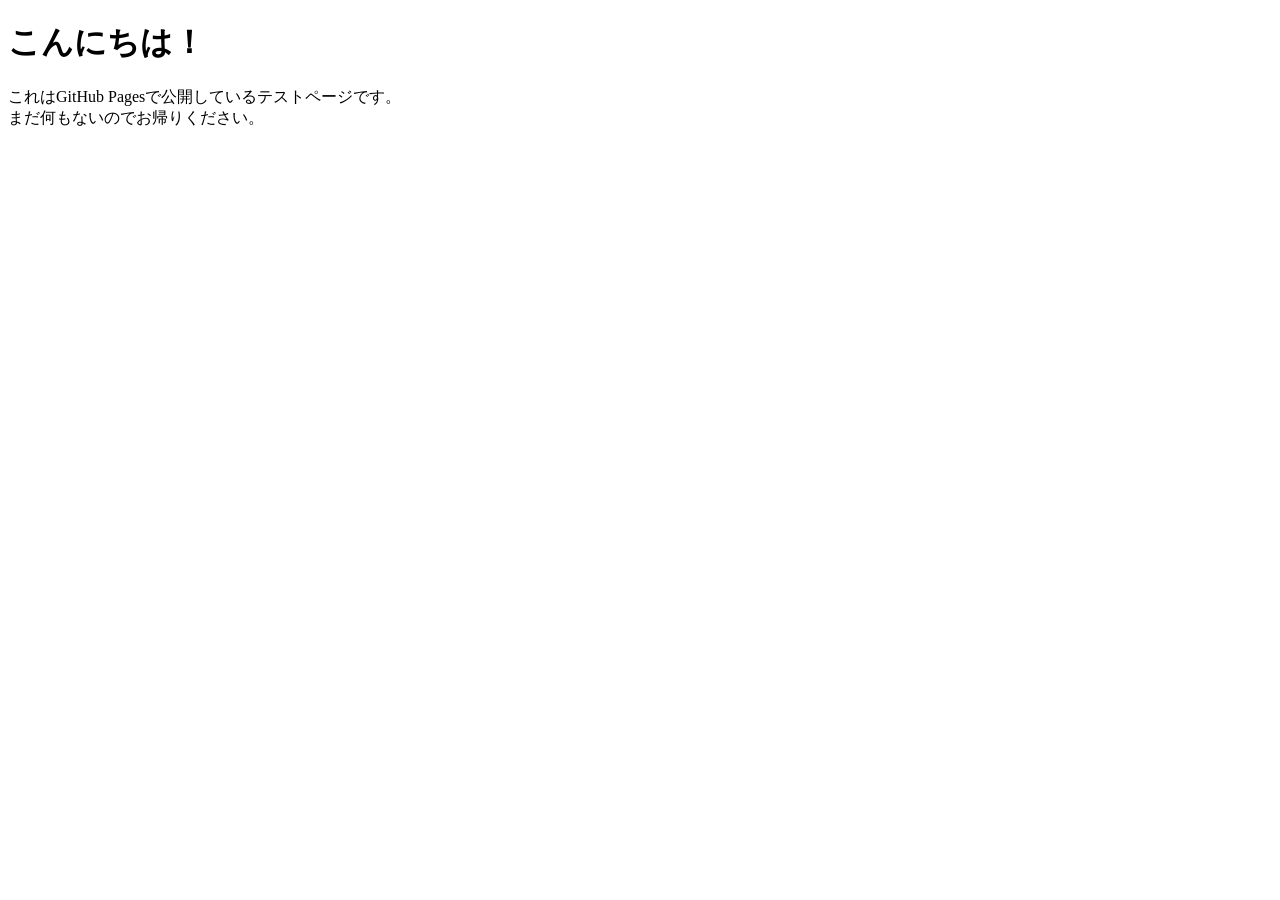
==== index.html @ 37bf23c9 "Add files via upload" ====
<!DOCTYPE html>
<html lang="ja">
    <head>
        <meta charset="UTF-8">
        <title style="font-size: 20em;color: crimson;">テスト表示用 HP</title>
    </head>
    <body>
        <h1>こんにちは！</h1>
        <p>これはGitHub Pagesで公開しているテストページです。<br>まだ何もないのでお帰りください。</p>
    </body>
</html>
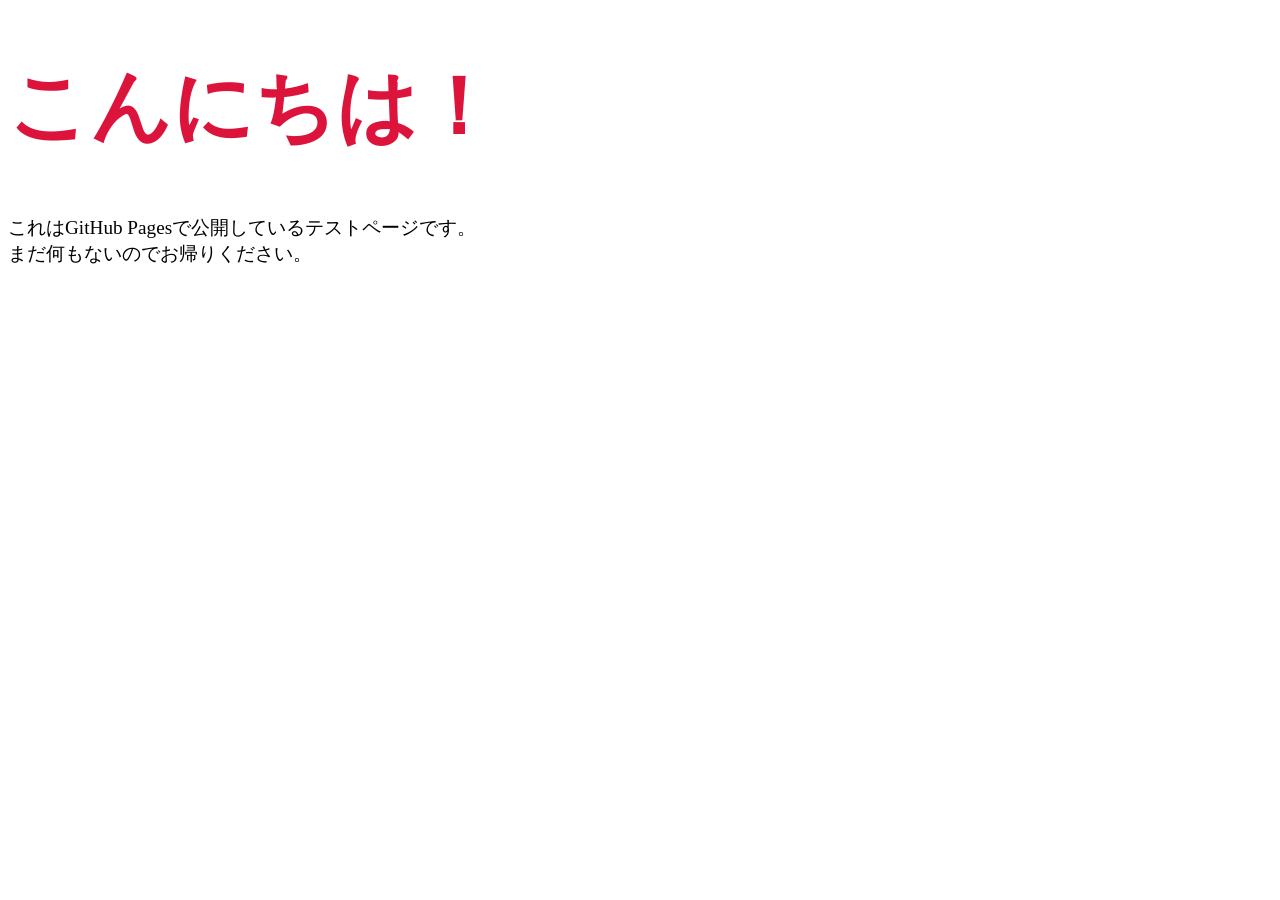
==== commit 90d197e5: "Add files via upload" ====
--- a/index.html
+++ b/index.html
@@ -1,11 +1,20 @@
 <!DOCTYPE html>
 <html lang="ja">
-    <head>
-        <meta charset="UTF-8">
-        <title style="font-size: 20em;color: crimson;">テスト表示用 HP</title>
-    </head>
-    <body>
-        <h1>こんにちは！</h1>
-        <p>これはGitHub Pagesで公開しているテストページです。<br>まだ何もないのでお帰りください。</p>
-    </body>
-</html>+<head>
+    <meta charset="UTF-8">
+    <title>テスト表示用 HP</title>
+    <style>
+        h1 {
+            font-size: 5em;
+            color: crimson;
+        }
+        p {
+            font-size: 1.2em;
+        }
+    </style>
+</head>
+<body>
+    <h1>こんにちは！</h1>
+    <p>これはGitHub Pagesで公開しているテストページです。<br>まだ何もないのでお帰りください。</p>
+</body>
+</html>
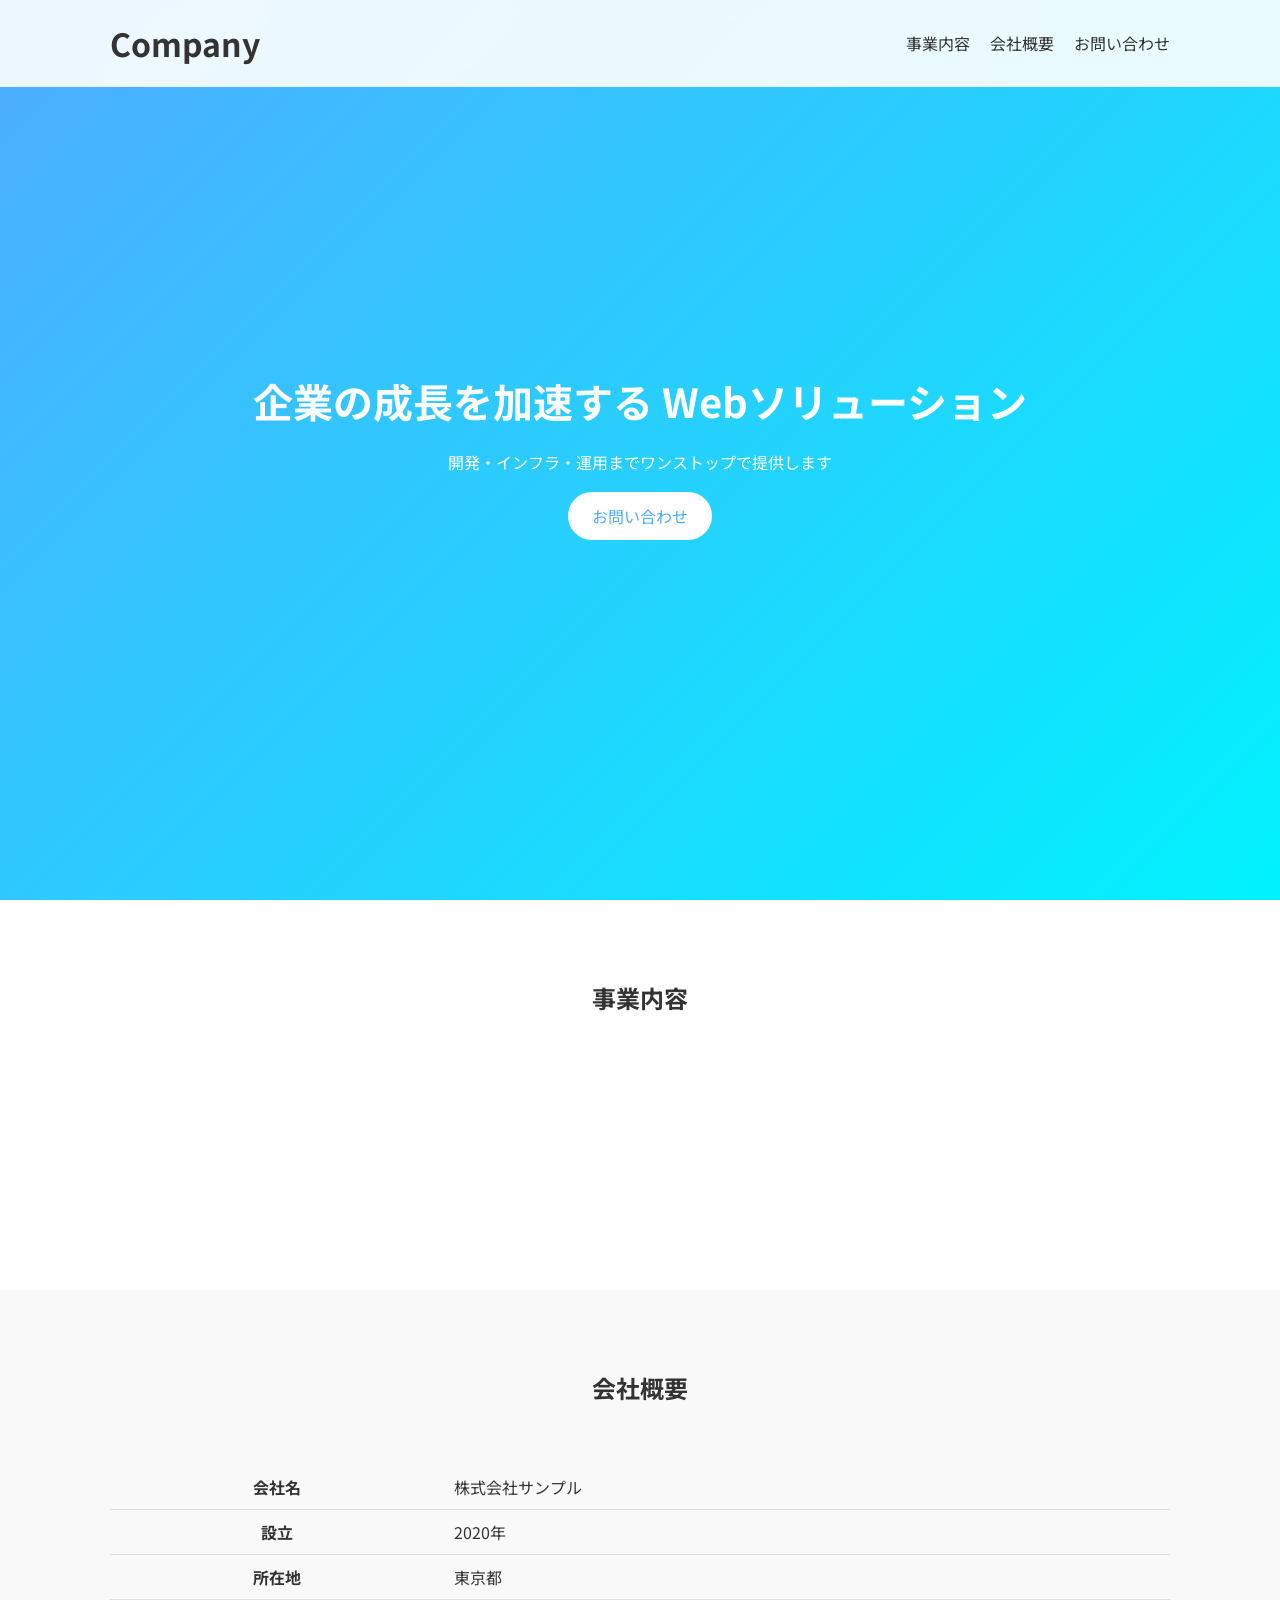
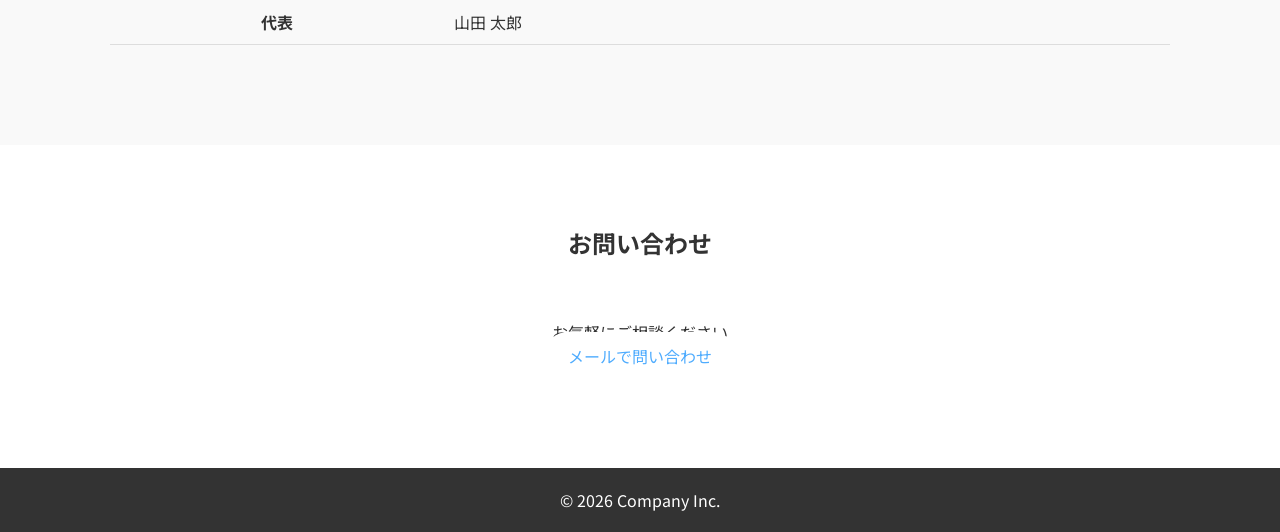
==== commit 0597144c: "Add files via upload" ====
--- a/index.html
+++ b/index.html
@@ -1,20 +1,76 @@
 <!DOCTYPE html>
 <html lang="ja">
 <head>
-    <meta charset="UTF-8">
-    <title>テスト表示用 HP</title>
-    <style>
-        h1 {
-            font-size: 5em;
-            color: crimson;
-        }
-        p {
-            font-size: 1.2em;
-        }
-    </style>
+	<meta charset="UTF-8">
+	<meta name="viewport" content="width=device-width, initial-scale=1.0">
+	<title>Company</title>
+	<link href="https://fonts.googleapis.com/css2?family=Noto+Sans+JP:wght@400;700&display=swap" rel="stylesheet">
+	<link rel="stylesheet" href="assets/css/styles.css">
 </head>
+
 <body>
-    <h1>こんにちは！</h1>
-    <p>これはGitHub Pagesで公開しているテストページです。<br>まだ何もないのでお帰りください。</p>
-</body>
+	<header class="header">
+		<div class="container nav">
+			<h1 class="logo">Company</h1>
+			<ul class="nav-list">
+			<li><a href="#service">事業内容</a></li>
+			<li><a href="#about">会社概要</a></li>
+			<li><a href="#contact">お問い合わせ</a></li>
+			</ul>
+		</div>
+		</header>
+
+		<section class="hero">
+		<div class="hero-inner">
+			<h2>企業の成長を加速する
+		Webソリューション</h2>
+			<p>開発・インフラ・運用までワンストップで提供します</p>
+			<a href="#contact" class="btn">お問い合わせ</a>
+		</div>
+		</section>
+
+		<section id="service" class="section">
+		<h2 class="section-title">事業内容</h2>
+		<div class="container grid">
+			<div class="card fade">
+			<h3>Web開発</h3>
+			<p>業務効率化・売上向上に貢献するシステムを構築</p>
+			</div>
+			<div class="card fade">
+			<h3>クラウド</h3>
+			<p>AWS/GCPを活用したスケーラブルな環境構築</p>
+			</div>
+			<div class="card fade">
+			<h3>コンサル</h3>
+			<p>課題分析から改善提案まで伴走支援</p>
+			</div>
+		</div>
+		</section>
+
+		<section id="about" class="section bg-light">
+		<h2 class="section-title">会社概要</h2>
+		<div class="container">
+			<table class="table">
+			<tr><th>会社名</th><td>株式会社サンプル</td></tr>
+			<tr><th>設立</th><td>2020年</td></tr>
+			<tr><th>所在地</th><td>東京都</td></tr>
+			<tr><th>代表</th><td>山田 太郎</td></tr>
+			</table>
+		</div>
+		</section>
+
+		<section id="contact" class="section">
+		<h2 class="section-title">お問い合わせ</h2>
+		<div class="container center">
+			<p>お気軽にご相談ください</p>
+			<a href="mailto:info@example.com" class="btn">メールで問い合わせ</a>
+		</div>
+		</section>
+
+		<footer class="footer">
+		<p>© 2026 Company Inc.</p>
+		</footer>
+
+		<script src="assets/js/main.js"></script>
+	</body>
 </html>
--- a/assets/css/styles.css
+++ b/assets/css/styles.css
@@ -0,0 +1,151 @@
+:root {
+	--main-color: #4facfe;
+	--accent-color: #00f2fe;
+	--text-color: #333;
+}
+
+* {
+	margin: 0;
+	padding: 0;
+	box-sizing: border-box;
+}
+
+body {
+	font-family: 'Noto Sans JP', sans-serif;
+	color: var(--text-color);
+}
+
+.container {
+	max-width: 1100px;
+	margin: auto;
+	padding: 20px;
+}
+
+.header {
+	position: fixed;
+	width: 100%;
+	background: rgba(255, 255, 255, 0.9);
+	backdrop-filter: blur(8px);
+	border-bottom: 1px solid #eee;
+}
+
+.nav {
+	display: flex;
+	justify-content: space-between;
+	align-items: center;
+}
+
+.nav-list {
+	display: flex;
+	gap: 20px;
+	list-style: none;
+}
+
+.nav a {
+	text-decoration: none;
+	color: var(--text-color);
+}
+
+.hero {
+	height: 100vh;
+	display: flex;
+	justify-content: center;
+	align-items: center;
+	text-align: center;
+	background: linear-gradient(135deg, var(--main-color), var(--accent-color));
+	color: white;
+}
+
+.hero h2 {
+	font-size: 2.5rem;
+	margin-bottom: 20px;
+}
+
+.hero p {
+	margin-bottom: 30px;
+}
+
+.btn {
+	padding: 12px 24px;
+	background: white;
+	color: var(--main-color);
+	border-radius: 30px;
+	text-decoration: none;
+	transition: 0.3s;
+}
+
+.btn:hover {
+	background: #333;
+	color: white;
+}
+
+.section {
+	padding: 80px 20px;
+}
+
+.section-title {
+	text-align: center;
+	margin-bottom: 40px;
+}
+
+.grid {
+	display: grid;
+	grid-template-columns: repeat(auto-fit, minmax(250px, 1fr));
+	gap: 20px;
+}
+
+.card {
+	background: white;
+	padding: 20px;
+	border-radius: 12px;
+	box-shadow: 0 5px 15px rgba(0, 0, 0, 0.1);
+	transition: 0.3s;
+}
+
+.card:hover {
+	transform: translateY(-5px);
+}
+
+.table {
+	width: 100%;
+	border-collapse: collapse;
+}
+
+.table th,
+.table td {
+	padding: 10px;
+	border-bottom: 1px solid #ddd;
+}
+
+.bg-light {
+	background: #f9f9f9;
+}
+
+.center {
+	text-align: center;
+}
+
+.footer {
+	background: #333;
+	color: white;
+	text-align: center;
+	padding: 20px;
+}
+
+/* アニメーション */
+.fade {
+	opacity: 0;
+	transform: translateY(20px);
+	transition: 0.6s;
+}
+
+.fade.show {
+	opacity: 1;
+	transform: translateY(0);
+}
+
+@media (max-width: 768px) {
+	.hero h2 {
+		font-size: 1.8rem;
+	}
+}
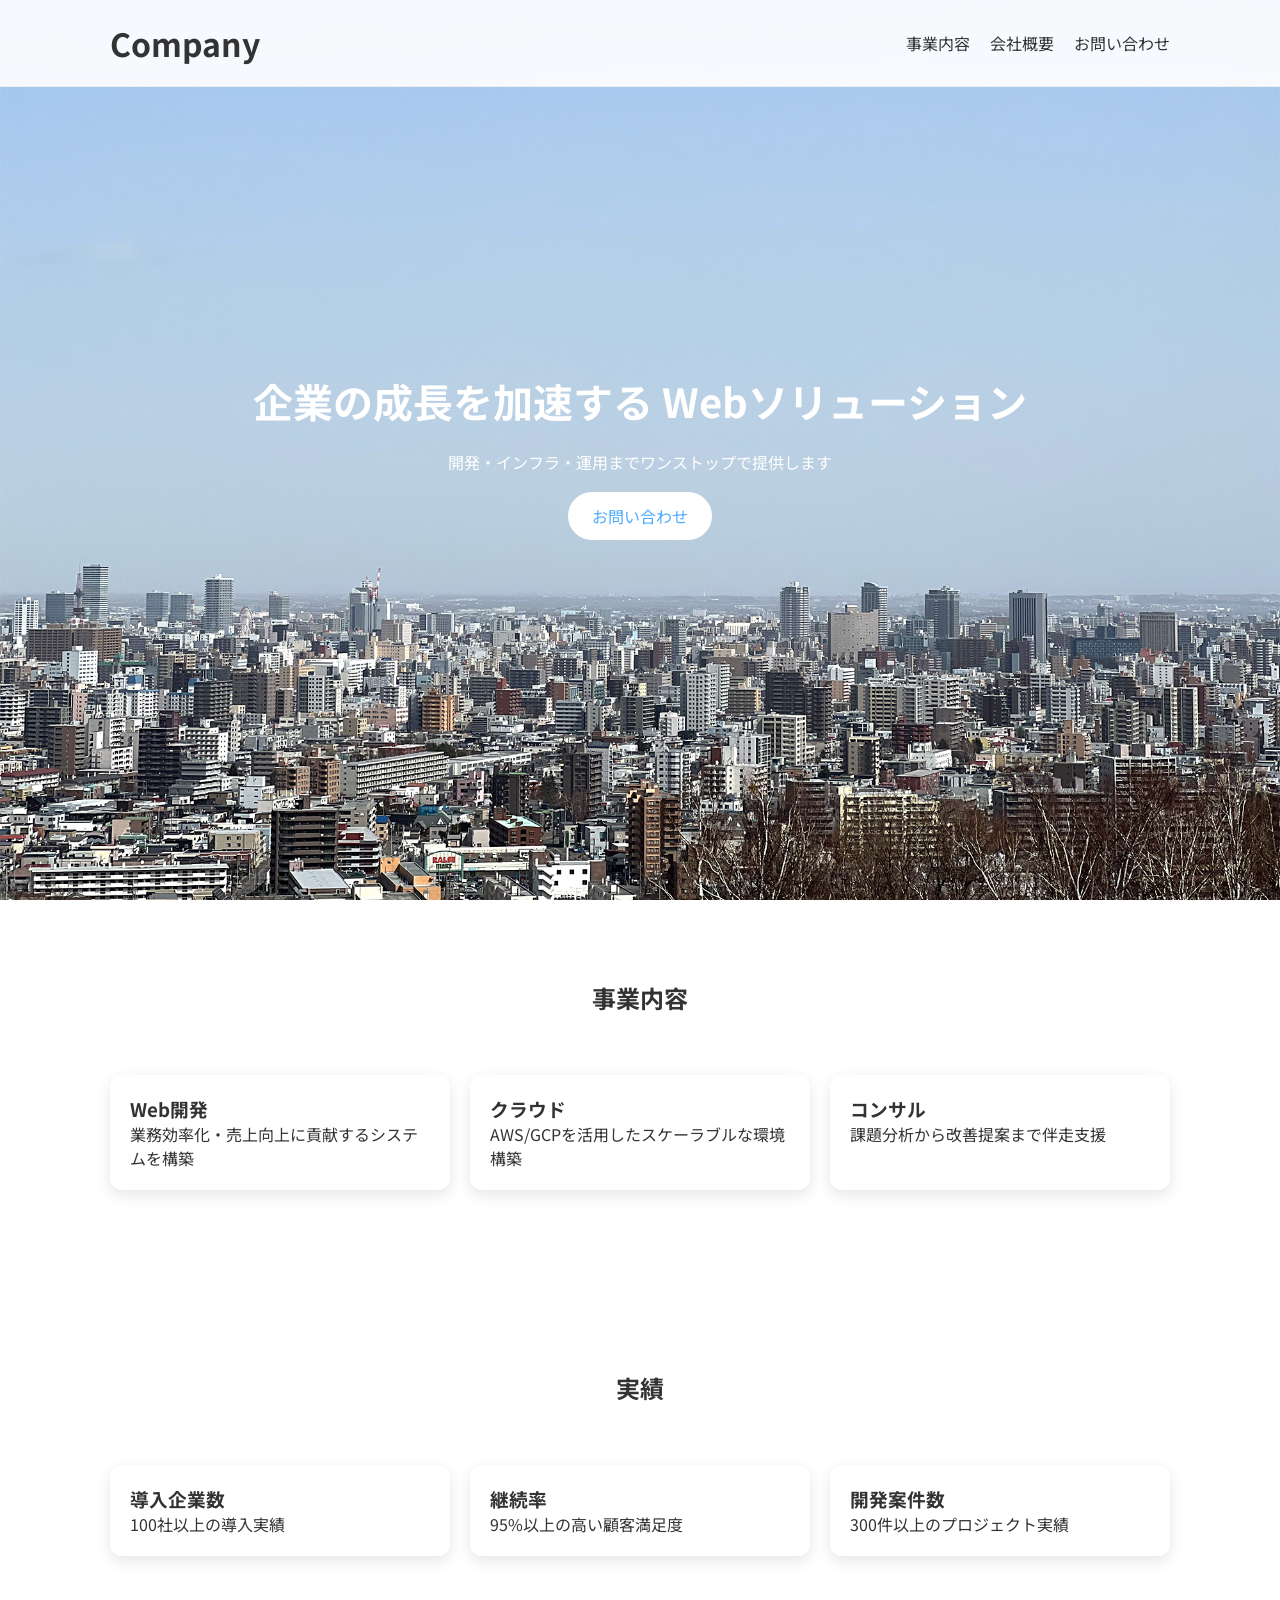
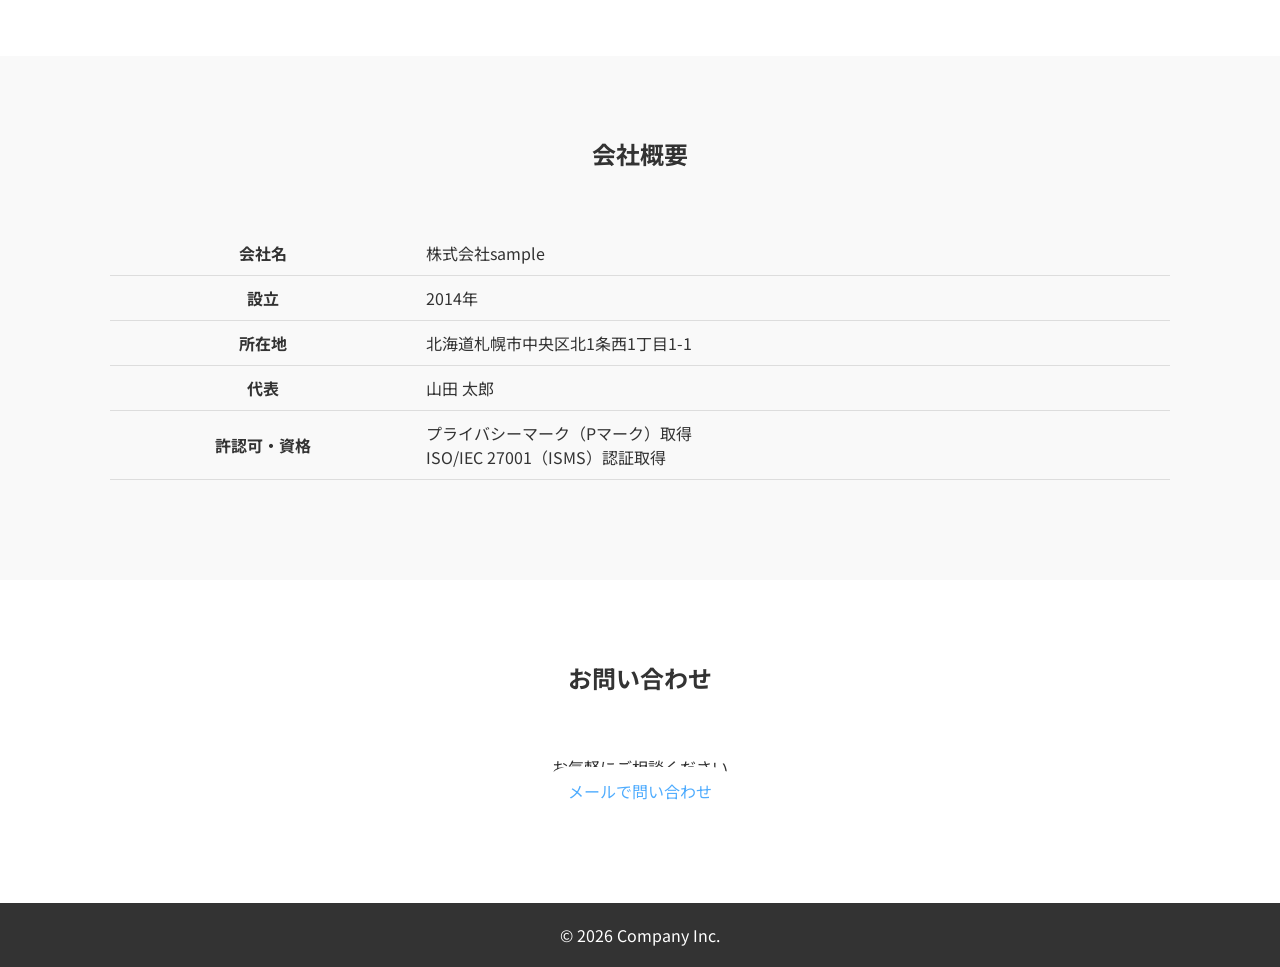
==== commit 266304ee: "Add files via upload" ====
--- a/index.html
+++ b/index.html
@@ -1,5 +1,6 @@
 <!DOCTYPE html>
 <html lang="ja">
+
 <head>
 	<meta charset="UTF-8">
 	<meta name="viewport" content="width=device-width, initial-scale=1.0">
@@ -13,64 +14,102 @@
 		<div class="container nav">
 			<h1 class="logo">Company</h1>
 			<ul class="nav-list">
-			<li><a href="#service">事業内容</a></li>
-			<li><a href="#about">会社概要</a></li>
-			<li><a href="#contact">お問い合わせ</a></li>
+				<li><a href="#service">事業内容</a></li>
+				<li><a href="#about">会社概要</a></li>
+				<li><a href="#contact">お問い合わせ</a></li>
 			</ul>
 		</div>
-		</header>
+	</header>
 
-		<section class="hero">
+	<section class="hero">
 		<div class="hero-inner">
 			<h2>企業の成長を加速する
-		Webソリューション</h2>
+				Webソリューション</h2>
 			<p>開発・インフラ・運用までワンストップで提供します</p>
 			<a href="#contact" class="btn">お問い合わせ</a>
 		</div>
-		</section>
+	</section>
 
-		<section id="service" class="section">
+	<section id="service" class="section">
 		<h2 class="section-title">事業内容</h2>
 		<div class="container grid">
 			<div class="card fade">
-			<h3>Web開発</h3>
-			<p>業務効率化・売上向上に貢献するシステムを構築</p>
+				<h3>Web開発</h3>
+				<p>業務効率化・売上向上に貢献するシステムを構築</p>
 			</div>
 			<div class="card fade">
-			<h3>クラウド</h3>
-			<p>AWS/GCPを活用したスケーラブルな環境構築</p>
+				<h3>クラウド</h3>
+				<p>AWS/GCPを活用したスケーラブルな環境構築</p>
 			</div>
 			<div class="card fade">
-			<h3>コンサル</h3>
-			<p>課題分析から改善提案まで伴走支援</p>
+				<h3>コンサル</h3>
+				<p>課題分析から改善提案まで伴走支援</p>
 			</div>
 		</div>
-		</section>
+	</section>
 
-		<section id="about" class="section bg-light">
+	<section id="works" class="section">
+		<h2 class="section-title">実績</h2>
+		<div class="container grid">
+			<div class="card fade">
+				<h3>導入企業数</h3>
+				<p>100社以上の導入実績</p>
+			</div>
+			<div class="card fade">
+				<h3>継続率</h3>
+				<p>95%以上の高い顧客満足度</p>
+			</div>
+			<div class="card fade">
+				<h3>開発案件数</h3>
+				<p>300件以上のプロジェクト実績</p>
+			</div>
+		</div>
+	</section>
+
+	<section id="about" class="section bg-light">
 		<h2 class="section-title">会社概要</h2>
 		<div class="container">
 			<table class="table">
-			<tr><th>会社名</th><td>株式会社サンプル</td></tr>
-			<tr><th>設立</th><td>2020年</td></tr>
-			<tr><th>所在地</th><td>東京都</td></tr>
-			<tr><th>代表</th><td>山田 太郎</td></tr>
+				<tr>
+					<th>会社名</th>
+					<td>株式会社sample</td>
+				</tr>
+				<tr>
+					<th>設立</th>
+					<td>2014年</td>
+				</tr>
+				<tr>
+					<th>所在地</th>
+					<td>北海道札幌市中央区北1条西1丁目1-1</td>
+				</tr>
+				<tr>
+					<th>代表</th>
+					<td>山田 太郎</td>
+				</tr>
+				<tr>
+					<th>許認可・資格</th>
+					<td>
+						プライバシーマーク（Pマーク）取得<br>
+						ISO/IEC 27001（ISMS）認証取得
+					</td>
+				</tr>
 			</table>
 		</div>
-		</section>
+	</section>
 
-		<section id="contact" class="section">
+	<section id="contact" class="section">
 		<h2 class="section-title">お問い合わせ</h2>
 		<div class="container center">
 			<p>お気軽にご相談ください</p>
 			<a href="mailto:info@example.com" class="btn">メールで問い合わせ</a>
 		</div>
-		</section>
+	</section>
 
-		<footer class="footer">
+	<footer class="footer">
 		<p>© 2026 Company Inc.</p>
-		</footer>
+	</footer>
 
-		<script src="assets/js/main.js"></script>
-	</body>
-</html>
+	<script src="assets/js/main.js"></script>
+</body>
+
+</html>
--- a/assets/css/styles.css
+++ b/assets/css/styles.css
@@ -8,6 +8,10 @@
 	margin: 0;
 	padding: 0;
 	box-sizing: border-box;
+}
+
+html {
+  scroll-behavior: smooth;
 }
 
 body {
@@ -53,6 +57,7 @@
 	align-items: center;
 	text-align: center;
 	background: linear-gradient(135deg, var(--main-color), var(--accent-color));
+	background: url('../img/main.jpg') center/cover no-repeat;
 	color: white;
 }
 
@@ -148,4 +153,4 @@
 	.hero h2 {
 		font-size: 1.8rem;
 	}
-}+}
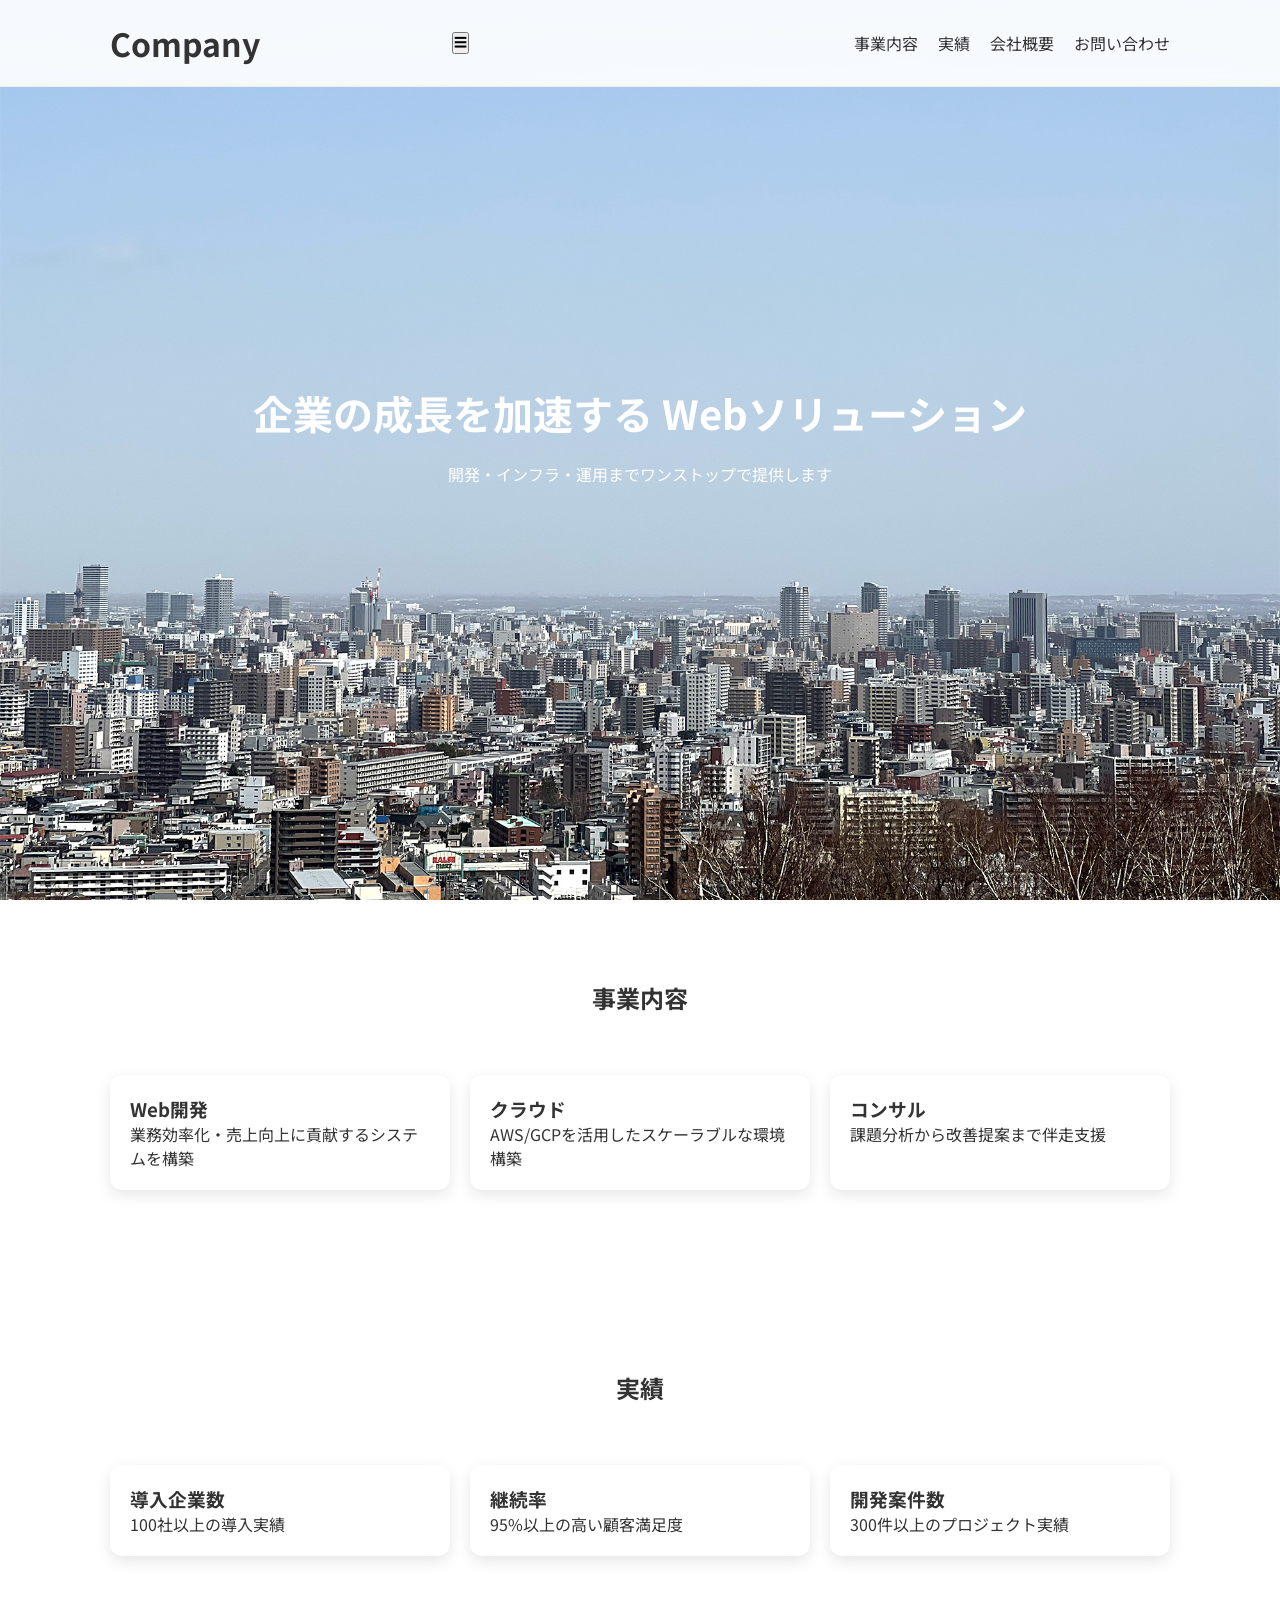
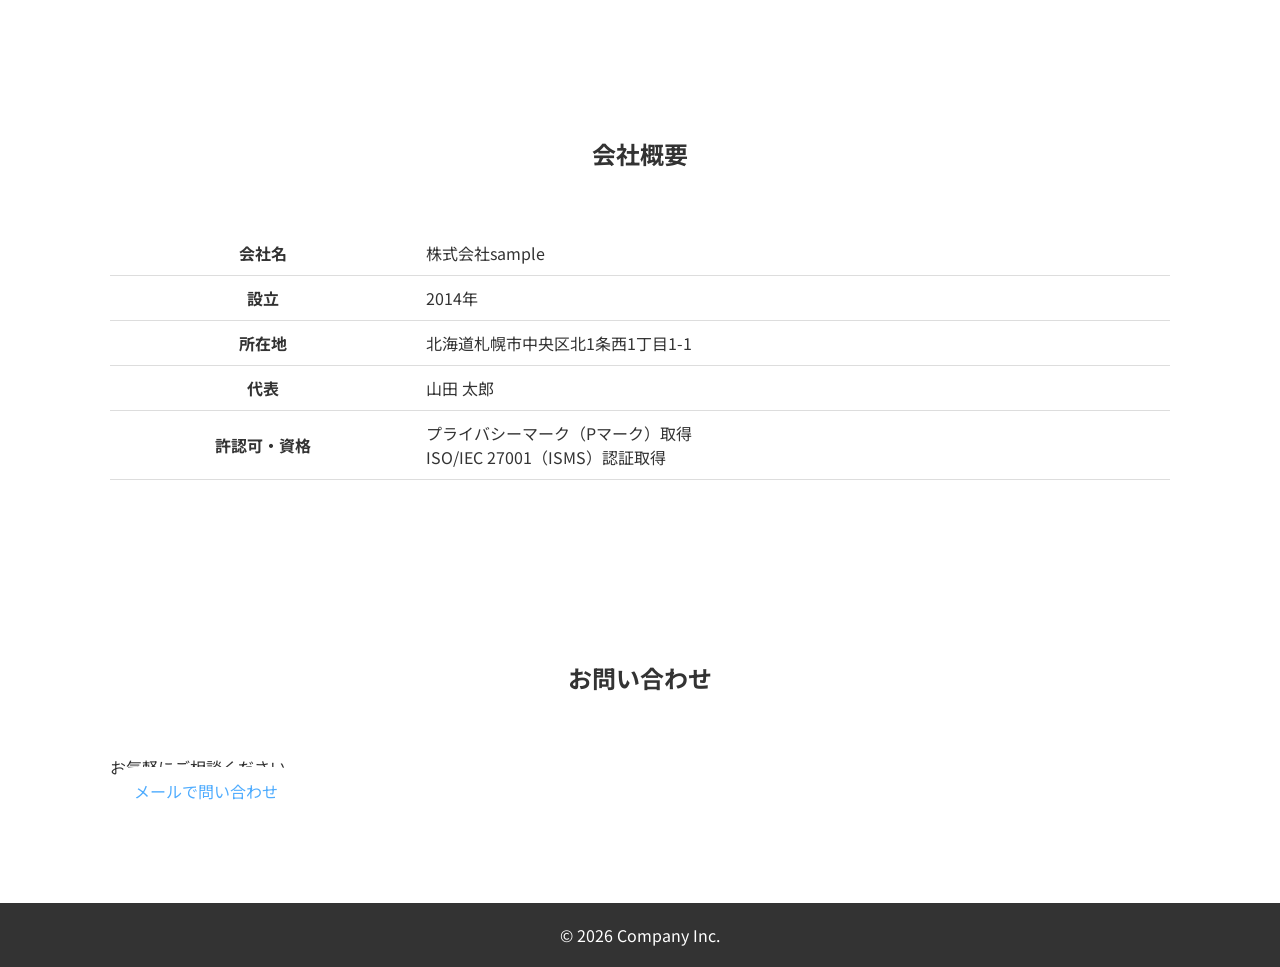
==== commit 0864ed64: "Add files via upload" ====
--- a/index.html
+++ b/index.html
@@ -10,26 +10,32 @@
 </head>
 
 <body>
+	<!-- ヘッダー -->
 	<header class="header">
 		<div class="container nav">
 			<h1 class="logo">Company</h1>
+			<button class="menu-btn">☰</button>
+			<div class="overlay"></div>
 			<ul class="nav-list">
 				<li><a href="#service">事業内容</a></li>
+				<li><a href="#works">実績</a></li>
 				<li><a href="#about">会社概要</a></li>
 				<li><a href="#contact">お問い合わせ</a></li>
 			</ul>
 		</div>
 	</header>
 
+	<!-- ヒーローセクション -->
 	<section class="hero">
 		<div class="hero-inner">
 			<h2>企業の成長を加速する
 				Webソリューション</h2>
 			<p>開発・インフラ・運用までワンストップで提供します</p>
-			<a href="#contact" class="btn">お問い合わせ</a>
+			<!-- <a href="#contact" class="btn">お問い合わせ</a> -->
 		</div>
 	</section>
 
+	<!-- 事業内容セクション -->
 	<section id="service" class="section">
 		<h2 class="section-title">事業内容</h2>
 		<div class="container grid">
@@ -48,6 +54,7 @@
 		</div>
 	</section>
 
+	<!-- 実績セクション -->
 	<section id="works" class="section">
 		<h2 class="section-title">実績</h2>
 		<div class="container grid">
@@ -66,7 +73,8 @@
 		</div>
 	</section>
 
-	<section id="about" class="section bg-light">
+	<!-- 会社概要セクション -->
+	<section id="about" class="section">
 		<h2 class="section-title">会社概要</h2>
 		<div class="container">
 			<table class="table">
@@ -97,18 +105,21 @@
 		</div>
 	</section>
 
+	<!-- お問い合わせセクション -->
 	<section id="contact" class="section">
 		<h2 class="section-title">お問い合わせ</h2>
-		<div class="container center">
-			<p>お気軽にご相談ください</p>
+		<div class="container contact-box">
+			<p class="contact-text">お気軽にご相談ください</p>
 			<a href="mailto:info@example.com" class="btn">メールで問い合わせ</a>
 		</div>
 	</section>
 
+	<!-- フッター -->
 	<footer class="footer">
 		<p>© 2026 Company Inc.</p>
 	</footer>
 
+	<!-- JavaScript -->
 	<script src="assets/js/main.js"></script>
 </body>
 
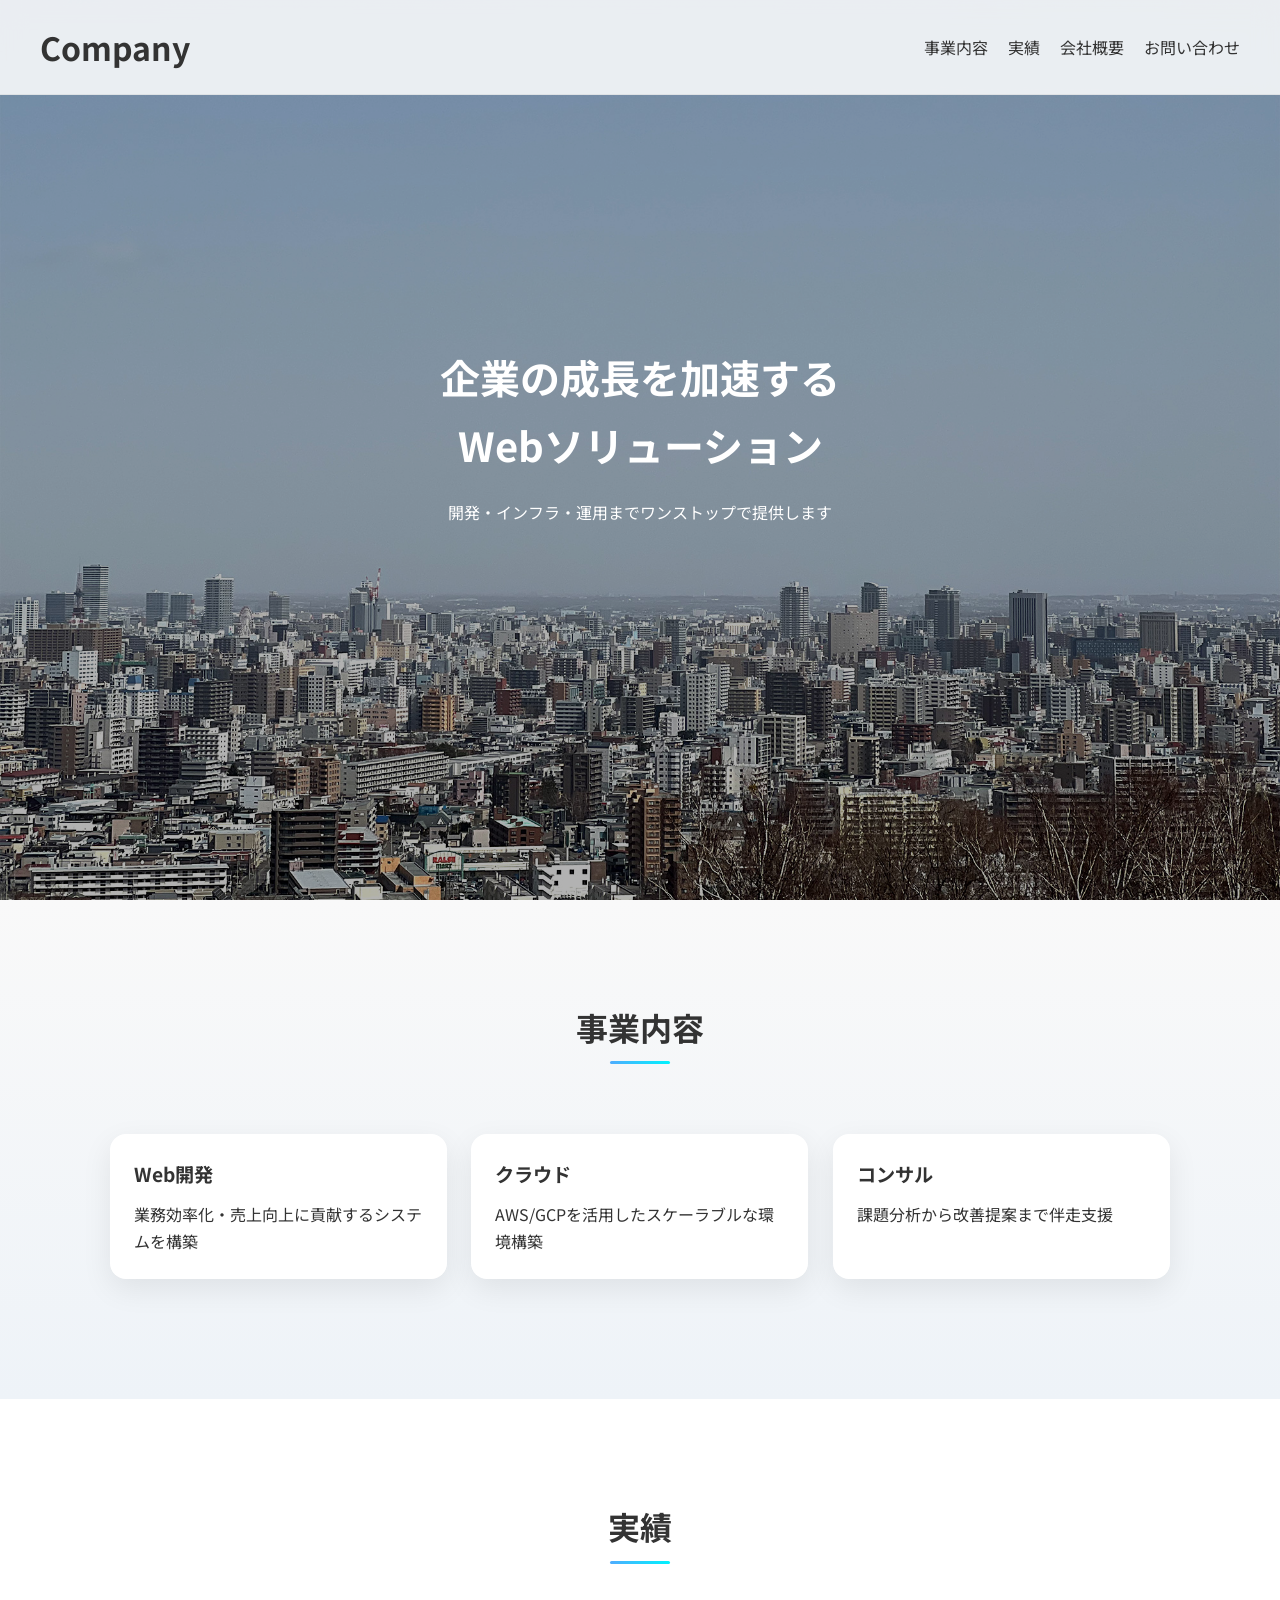
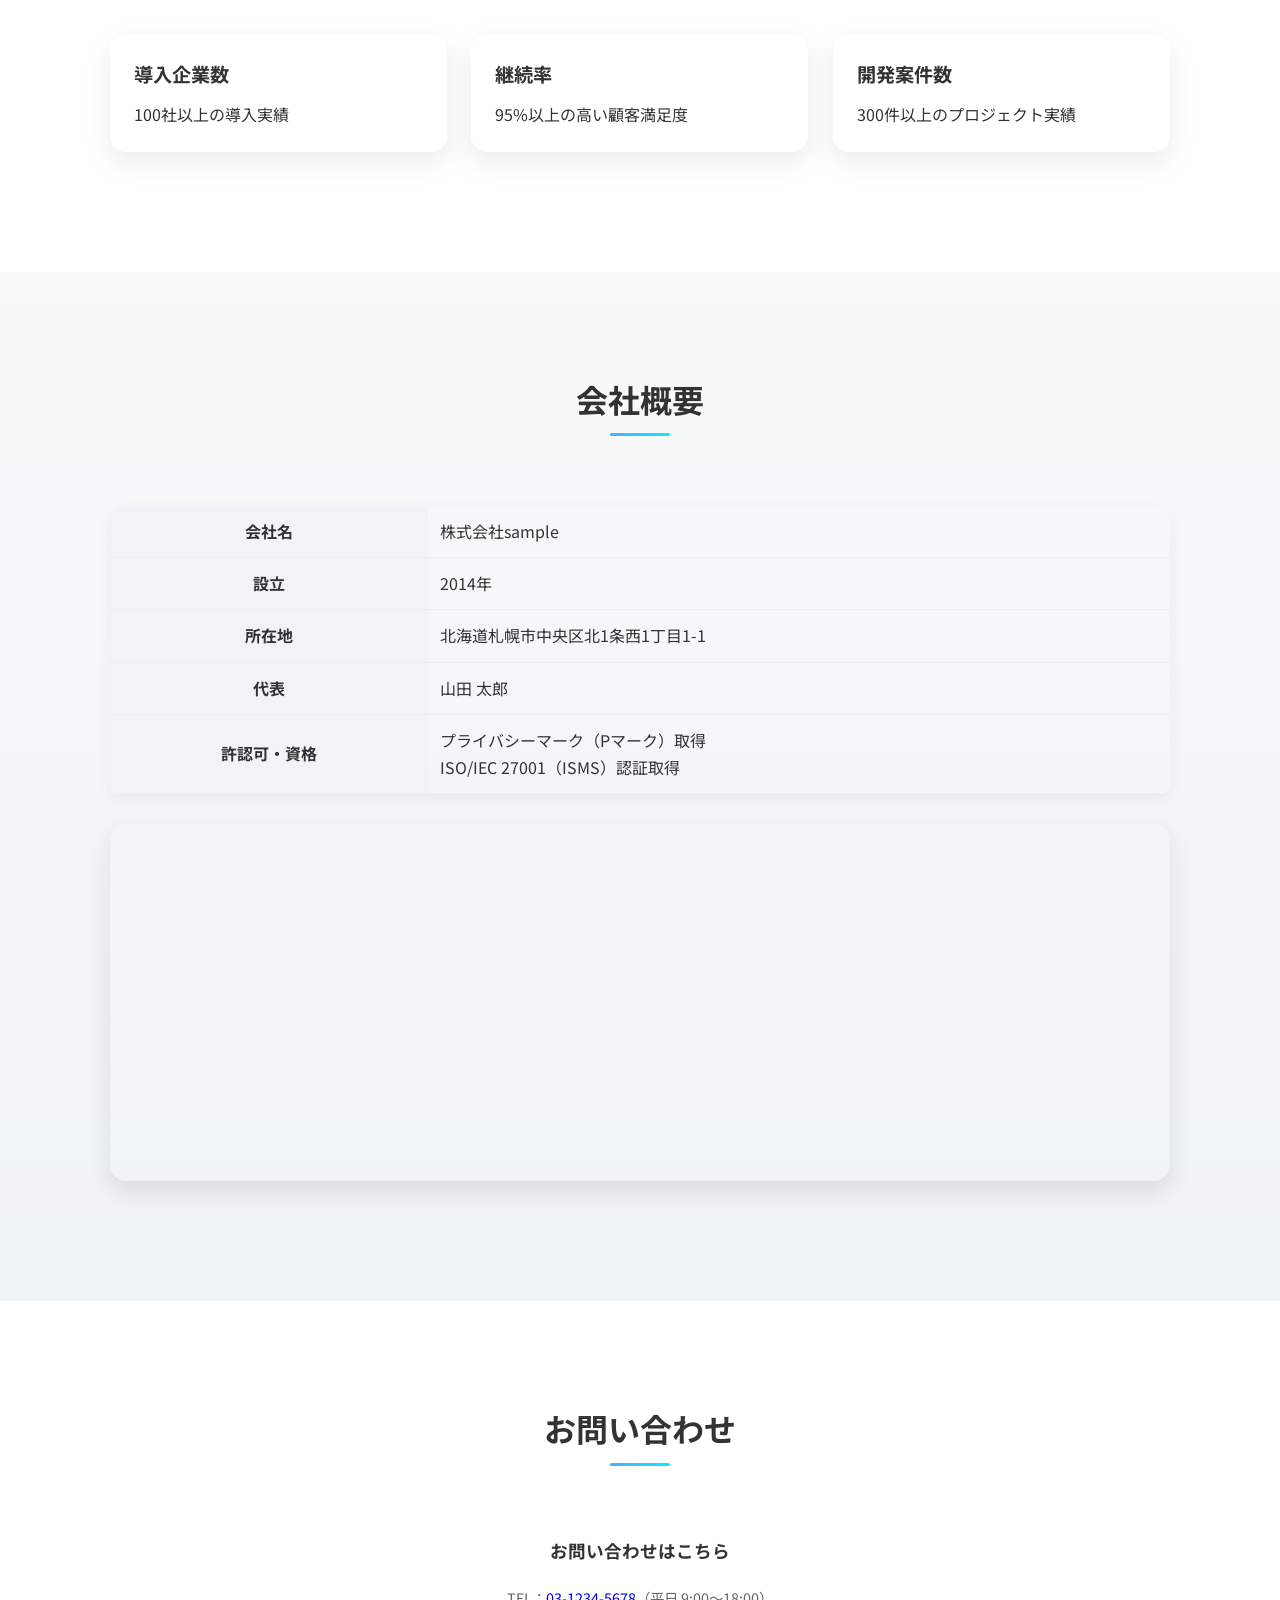
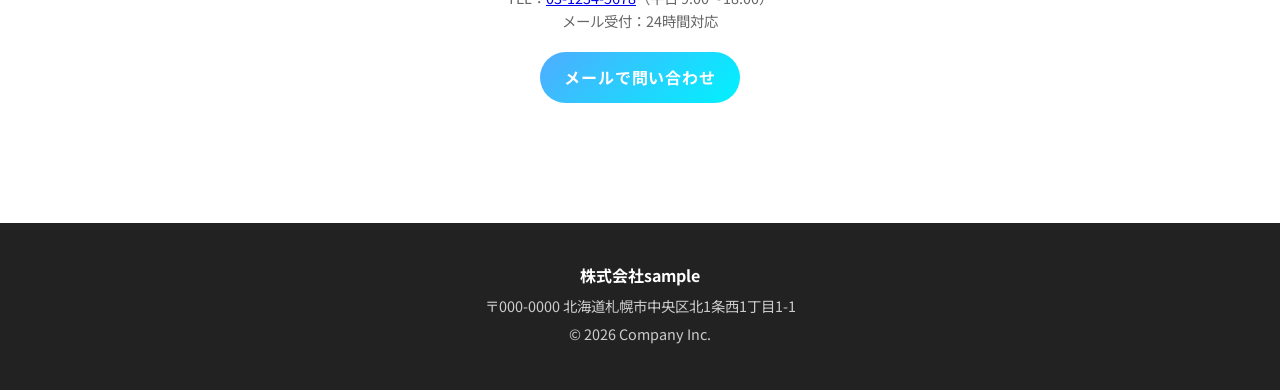
==== commit 1a26d582: "Add files via upload" ====
--- a/index.html
+++ b/index.html
@@ -6,7 +6,7 @@
 	<meta name="viewport" content="width=device-width, initial-scale=1.0">
 	<title>Company</title>
 	<link href="https://fonts.googleapis.com/css2?family=Noto+Sans+JP:wght@400;700&display=swap" rel="stylesheet">
-	<link rel="stylesheet" href="assets/css/styles.css">
+	<link rel="stylesheet" href="assets/css/styles.css?v=2">
 </head>
 
 <body>
@@ -28,7 +28,7 @@
 	<!-- ヒーローセクション -->
 	<section class="hero">
 		<div class="hero-inner">
-			<h2>企業の成長を加速する
+			<h2>企業の成長を加速する<br>
 				Webソリューション</h2>
 			<p>開発・インフラ・運用までワンストップで提供します</p>
 			<!-- <a href="#contact" class="btn">お問い合わせ</a> -->
@@ -102,6 +102,17 @@
 					</td>
 				</tr>
 			</table>
+
+			<!-- Googleマップ -->
+			<div class="google-map">
+				<iframe
+					src="https://www.google.com/maps?q=北海道札幌市中央区北1条西1丁目1-1&output=embed"
+					width="100%"
+					height="350"
+					style="border:0;"
+					loading="lazy">
+				</iframe>
+			</div>
 		</div>
 	</section>
 
@@ -109,18 +120,26 @@
 	<section id="contact" class="section">
 		<h2 class="section-title">お問い合わせ</h2>
 		<div class="container contact-box">
-			<p class="contact-text">お気軽にご相談ください</p>
+			<p class="contact-text">お問い合わせはこちら</p>
+
+			<div class="contact-info">
+				<p>TEL：<a href="tel:0312345678">03-1234-5678</a>（平日 9:00〜18:00）</p>
+				<p>メール受付：24時間対応</p>
+			</div>
+
 			<a href="mailto:info@example.com" class="btn">メールで問い合わせ</a>
 		</div>
 	</section>
 
 	<!-- フッター -->
 	<footer class="footer">
+		<p>株式会社sample</p>
+		<p>〒000-0000 北海道札幌市中央区北1条西1丁目1-1</p>
 		<p>© 2026 Company Inc.</p>
 	</footer>
 
 	<!-- JavaScript -->
-	<script src="assets/js/main.js"></script>
+	<script src="assets/js/main.js?v=2"></script>
 </body>
 
 </html>
--- a/assets/css/styles.css
+++ b/assets/css/styles.css
@@ -1,3 +1,4 @@
+/* styles.css */
 :root {
 	--main-color: #4facfe;
 	--accent-color: #00f2fe;
@@ -11,12 +12,18 @@
 }
 
 html {
-  scroll-behavior: smooth;
+	scroll-behavior: smooth;
 }
 
 body {
 	font-family: 'Noto Sans JP', sans-serif;
 	color: var(--text-color);
+	line-height: 1.7;
+	background: #f5f7fb;
+}
+
+body.no-scroll {
+	overflow: hidden;
 }
 
 .container {
@@ -25,12 +32,27 @@
 	padding: 20px;
 }
 
+/* =========================
+   ヘッダー
+========================= */
 .header {
 	position: fixed;
 	width: 100%;
-	background: rgba(255, 255, 255, 0.9);
-	backdrop-filter: blur(8px);
-	border-bottom: 1px solid #eee;
+	background: rgba(255, 255, 255, 0.85);
+	backdrop-filter: blur(12px);
+	border-bottom: 1px solid rgba(0, 0, 0, 0.05);
+	z-index: 1000;
+	transition: 0.3s;
+}
+
+.header.scrolled {
+	background: rgba(255, 255, 255, 0.98);
+	box-shadow: 0 4px 20px rgba(0, 0, 0, 0.08);
+}
+
+.header .container {
+	max-width: 100%;
+	padding: 20px 40px;
 }
 
 .nav {
@@ -48,17 +70,75 @@
 .nav a {
 	text-decoration: none;
 	color: var(--text-color);
-}
-
+	position: relative;
+}
+
+.nav a::after {
+	content: "";
+	position: absolute;
+	left: 0;
+	bottom: -4px;
+	width: 0;
+	height: 2px;
+	background: var(--main-color);
+	transition: 0.3s;
+}
+
+.nav a:hover::after {
+	width: 100%;
+}
+
+.menu-btn {
+	display: none;
+	font-size: 26px;
+	background: none;
+	border: none;
+	cursor: pointer;
+	z-index: 1100;
+}
+
+/* =========================
+   オーバーレイ
+========================= */
+.overlay {
+	position: fixed;
+	inset: 0;
+	background: rgba(0, 0, 0, 0.4);
+	opacity: 0;
+	visibility: hidden;
+	transition: 0.3s;
+	z-index: 900;
+}
+
+.overlay.active {
+	opacity: 1;
+	visibility: visible;
+}
+
+/* =========================
+   ヒーロー
+========================= */
 .hero {
 	height: 100vh;
 	display: flex;
 	justify-content: center;
 	align-items: center;
 	text-align: center;
-	background: linear-gradient(135deg, var(--main-color), var(--accent-color));
 	background: url('../img/main.jpg') center/cover no-repeat;
 	color: white;
+	position: relative;
+}
+
+.hero::after {
+	content: "";
+	position: absolute;
+	inset: 0;
+	background: rgba(0, 0, 0, 0.3);
+}
+
+.hero-inner {
+	position: relative;
+	z-index: 1;
 }
 
 .hero h2 {
@@ -70,78 +150,200 @@
 	margin-bottom: 30px;
 }
 
+/* =========================
+   ボタン
+========================= */
 .btn {
 	padding: 12px 24px;
-	background: white;
-	color: var(--main-color);
+	background: linear-gradient(135deg, var(--main-color), var(--accent-color));
+	color: white;
 	border-radius: 30px;
 	text-decoration: none;
-	transition: 0.3s;
+	font-weight: bold;
+	letter-spacing: 0.05em;
+	transition: transform 0.2s ease, box-shadow 0.2s ease;
 }
 
 .btn:hover {
-	background: #333;
-	color: white;
-}
-
+	transform: translateY(-3px);
+	box-shadow: 0 10px 20px rgba(0, 0, 0, 0.2);
+}
+
+.btn:active {
+	transform: scale(0.96);
+	box-shadow: 0 3px 8px rgba(0, 0, 0, 0.2);
+}
+
+/* =========================
+   セクション
+========================= */
 .section {
-	padding: 80px 20px;
+	padding: 100px 20px;
+}
+
+.section:nth-of-type(odd) {
+	background: #fff;
+}
+
+.section:nth-of-type(even) {
+	background: linear-gradient(180deg, #f9f9f9, #eef3f8);
 }
 
 .section-title {
 	text-align: center;
-	margin-bottom: 40px;
-}
-
+	margin-bottom: 50px;
+	font-size: 2rem;
+	position: relative;
+	display: inline-block;
+	left: 50%;
+	transform: translateX(-50%);
+	padding-bottom: 10px;
+}
+
+.section-title::after {
+	content: "";
+	position: absolute;
+	left: 50%;
+	transform: translateX(-50%);
+	bottom: 0;
+	width: 60px;
+	height: 3px;
+	background: linear-gradient(90deg, var(--main-color), var(--accent-color));
+	border-radius: 2px;
+}
+
+/* =========================
+   グリッド
+========================= */
 .grid {
 	display: grid;
 	grid-template-columns: repeat(auto-fit, minmax(250px, 1fr));
-	gap: 20px;
-}
-
+	gap: 24px;
+}
+
+/* =========================
+   カード
+========================= */
 .card {
 	background: white;
-	padding: 20px;
-	border-radius: 12px;
-	box-shadow: 0 5px 15px rgba(0, 0, 0, 0.1);
+	padding: 24px;
+	border-radius: 16px;
+	box-shadow: 0 10px 30px rgba(0, 0, 0, 0.08);
+	height: 100%;
+	transform-style: preserve-3d;
+	will-change: transform;
+	transition: transform 0.25s ease, box-shadow 0.25s ease;
+	position: relative;
+	overflow: hidden;
+}
+
+.card::before {
+	content: "";
+	position: absolute;
+	inset: 0;
+	background: linear-gradient(120deg, transparent, rgba(79, 172, 254, 0.2), transparent);
+	opacity: 0;
 	transition: 0.3s;
+	pointer-events: none;
+}
+
+.card:hover::before {
+	opacity: 1;
 }
 
 .card:hover {
-	transform: translateY(-5px);
-}
-
+	transform: translateY(-8px) scale(1.02);
+	box-shadow: 0 20px 40px rgba(0, 0, 0, 0.15);
+}
+
+.card h3 {
+	margin-bottom: 10px;
+	font-size: 1.2rem;
+}
+
+/* =========================
+   テーブル
+========================= */
 .table {
 	width: 100%;
 	border-collapse: collapse;
+	border-radius: 10px;
+	overflow: hidden;
+	box-shadow: 0 5px 15px rgba(0, 0, 0, 0.05);
 }
 
 .table th,
 .table td {
-	padding: 10px;
-	border-bottom: 1px solid #ddd;
-}
-
-.bg-light {
-	background: #f9f9f9;
-}
-
-.center {
+	padding: 12px;
+	border-bottom: 1px solid #eee;
+}
+
+.table th {
+	width: 30%;
+	background: #f0f4f8;
+}
+
+/* =========================
+   Googleマップ
+========================= */
+.google-map {
+	margin-top: 30px;
+	border-radius: 16px;
+	overflow: hidden;
+	box-shadow: 0 10px 25px rgba(0, 0, 0, 0.1);
+}
+
+/* =========================
+   お問い合わせ
+========================= */
+.contact-box {
 	text-align: center;
-}
-
+	display: flex;
+	flex-direction: column;
+	align-items: center;
+	gap: 20px;
+}
+
+.contact-text {
+	font-size: 1.1rem;
+	font-weight: bold;
+}
+
+.contact-info {
+	font-size: 0.9rem;
+	color: #666;
+	line-height: 1.6;
+}
+
+/* =========================
+   フッター
+========================= */
 .footer {
-	background: #333;
-	color: white;
+	background: #222;
+	color: #ccc;
 	text-align: center;
-	padding: 20px;
-}
-
-/* アニメーション */
+	padding: 40px 20px;
+	font-size: 0.9rem;
+	line-height: 1.6;
+}
+
+.footer p {
+	margin-bottom: 5px;
+}
+
+.footer p:first-child {
+	color: #fff;
+	font-weight: bold;
+	font-size: 1rem;
+}
+
+/* =========================
+   アニメーション
+========================= */
 .fade {
 	opacity: 0;
-	transform: translateY(20px);
-	transition: 0.6s;
+	transform: translateY(30px);
+	transition: opacity 0.8s ease, transform 0.6s ease;
 }
 
 .fade.show {
@@ -149,8 +351,70 @@
 	transform: translateY(0);
 }
 
+/* =========================
+   レスポンシブ
+========================= */
 @media (max-width: 768px) {
 	.hero h2 {
 		font-size: 1.8rem;
 	}
-}
+
+	.menu-btn {
+		display: block;
+	}
+
+	.nav-list {
+		position: fixed;
+		top: 0;
+		right: -250px;
+		width: 250px;
+		height: 100vh;
+		background: white;
+		flex-direction: column;
+		align-items: flex-start;
+		gap: 20px;
+		padding: 80px 20px;
+		transition: 0.3s;
+		z-index: 1000;
+	}
+
+	.nav-list.active {
+		right: 0;
+	}
+
+	.nav-list li {
+		width: 100%;
+	}
+
+	.nav-list a {
+		display: block;
+		width: 100%;
+		padding: 10px 0;
+		border-bottom: 1px solid #eee;
+	}
+
+	.table,
+	.table tbody,
+	.table tr,
+	.table th,
+	.table td {
+		display: block;
+		width: 100%;
+	}
+
+	.table tr {
+		margin-bottom: 15px;
+		border-bottom: 2px solid #eee;
+	}
+
+	.table th {
+		font-weight: bold;
+		background: #f5f5f5;
+		padding: 8px;
+	}
+
+	.table td {
+		padding: 8px;
+		text-align: center;
+	}
+}
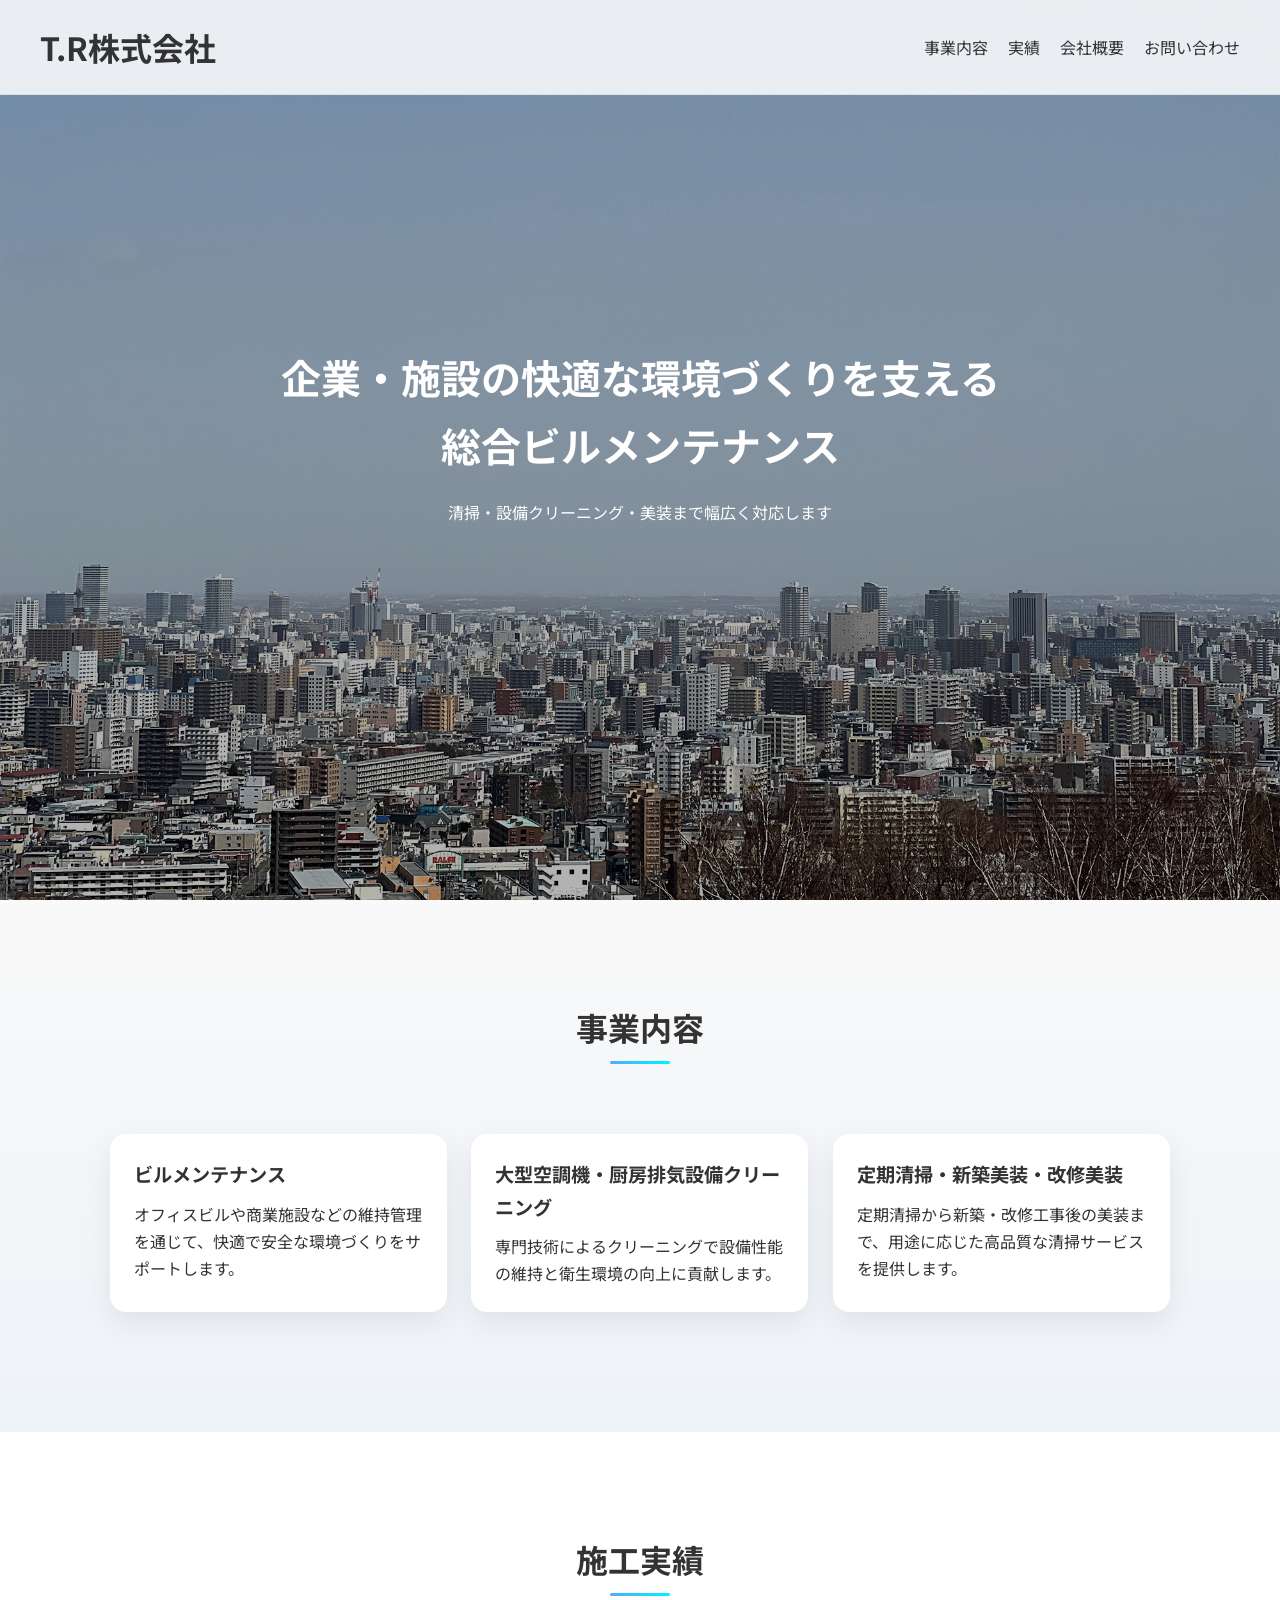
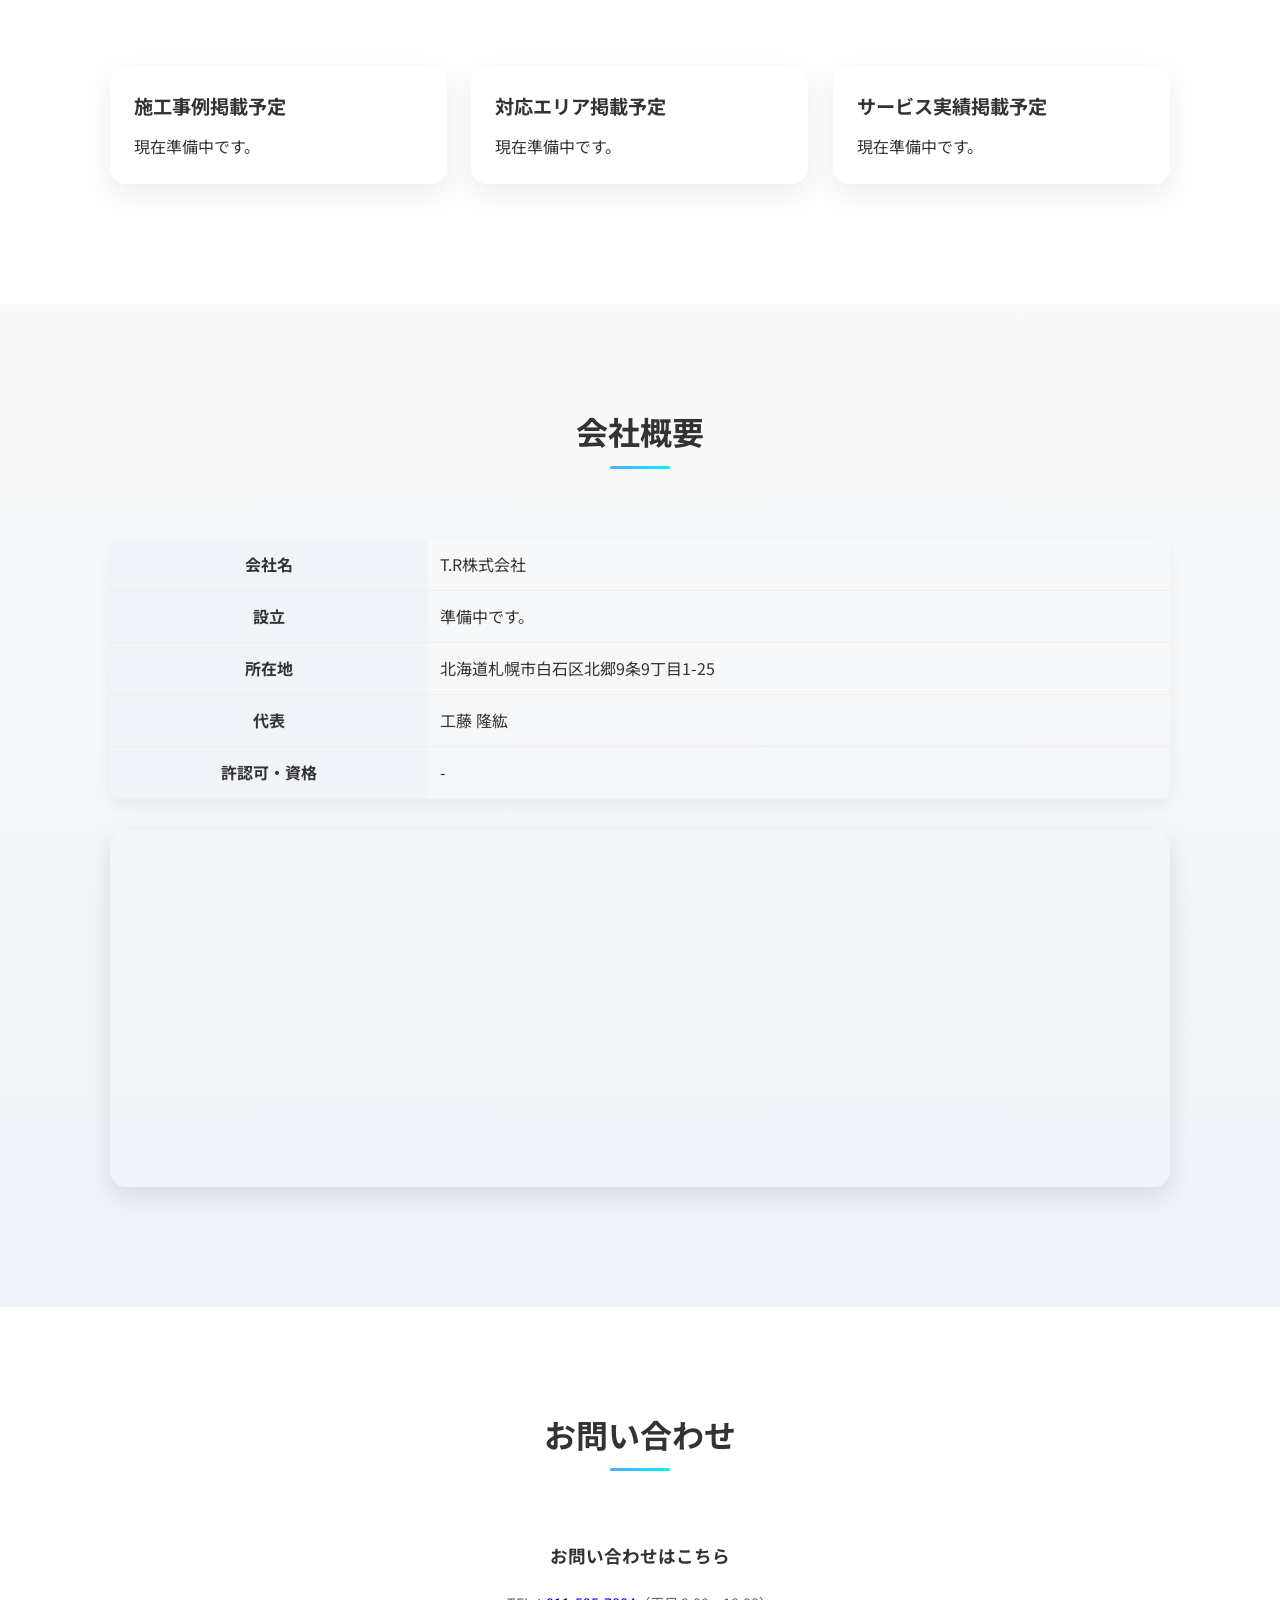
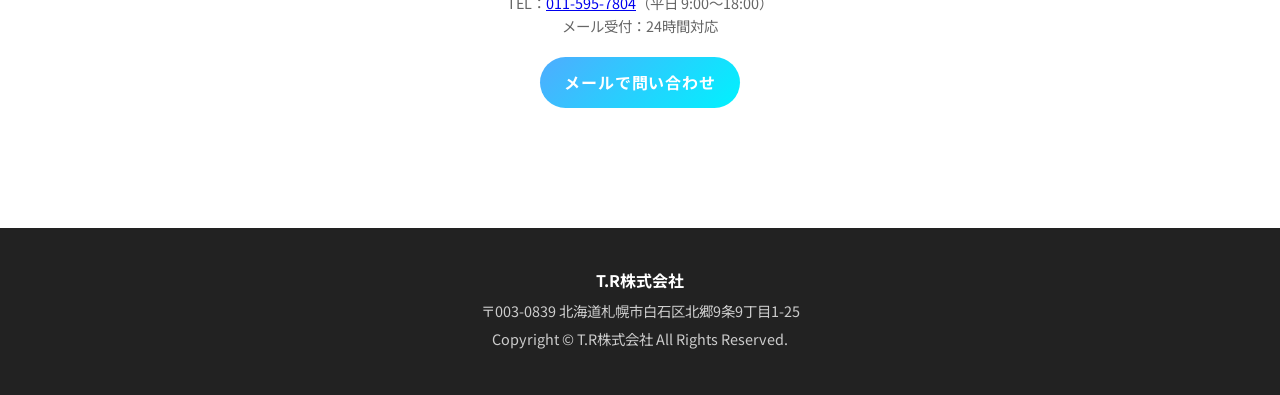
==== commit 965c5a1e: "upd:一部仮文言を会社情報へ変更" ====
--- a/index.html
+++ b/index.html
@@ -13,7 +13,7 @@
 	<!-- ヘッダー -->
 	<header class="header">
 		<div class="container nav">
-			<h1 class="logo">Company</h1>
+			<h1 class="logo">T.R株式会社</h1>
 			<button class="menu-btn">☰</button>
 			<div class="overlay"></div>
 			<ul class="nav-list">
@@ -28,9 +28,9 @@
 	<!-- ヒーローセクション -->
 	<section class="hero">
 		<div class="hero-inner">
-			<h2>企業の成長を加速する<br>
-				Webソリューション</h2>
-			<p>開発・インフラ・運用までワンストップで提供します</p>
+			<h2>企業・施設の快適な環境づくりを支える<br>
+				総合ビルメンテナンス</h2>
+			<p>清掃・設備クリーニング・美装まで幅広く対応します</p>
 			<!-- <a href="#contact" class="btn">お問い合わせ</a> -->
 		</div>
 	</section>
@@ -40,35 +40,35 @@
 		<h2 class="section-title">事業内容</h2>
 		<div class="container grid">
 			<div class="card fade">
-				<h3>Web開発</h3>
-				<p>業務効率化・売上向上に貢献するシステムを構築</p>
+				<h3>ビルメンテナンス</h3>
+				<p>オフィスビルや商業施設などの維持管理を通じて、快適で安全な環境づくりをサポートします。</p>
 			</div>
 			<div class="card fade">
-				<h3>クラウド</h3>
-				<p>AWS/GCPを活用したスケーラブルな環境構築</p>
+				<h3>大型空調機・厨房排気設備クリーニング</h3>
+				<p>専門技術によるクリーニングで設備性能の維持と衛生環境の向上に貢献します。</p>
 			</div>
 			<div class="card fade">
-				<h3>コンサル</h3>
-				<p>課題分析から改善提案まで伴走支援</p>
+				<h3>定期清掃・新築美装・改修美装</h3>
+				<p>定期清掃から新築・改修工事後の美装まで、用途に応じた高品質な清掃サービスを提供します。</p>
 			</div>
 		</div>
 	</section>
 
 	<!-- 実績セクション -->
 	<section id="works" class="section">
-		<h2 class="section-title">実績</h2>
+		<h2 class="section-title">施工実績</h2>
 		<div class="container grid">
 			<div class="card fade">
-				<h3>導入企業数</h3>
-				<p>100社以上の導入実績</p>
+				<h3>施工事例掲載予定</h3>
+				<p>現在準備中です。</p>
 			</div>
 			<div class="card fade">
-				<h3>継続率</h3>
-				<p>95%以上の高い顧客満足度</p>
+				<h3>対応エリア掲載予定</h3>
+				<p>現在準備中です。</p>
 			</div>
 			<div class="card fade">
-				<h3>開発案件数</h3>
-				<p>300件以上のプロジェクト実績</p>
+				<h3>サービス実績掲載予定</h3>
+				<p>現在準備中です。</p>
 			</div>
 		</div>
 	</section>
@@ -80,25 +80,24 @@
 			<table class="table">
 				<tr>
 					<th>会社名</th>
-					<td>株式会社sample</td>
+					<td>T.R株式会社</td>
 				</tr>
 				<tr>
 					<th>設立</th>
-					<td>2014年</td>
+					<td>準備中です。</td>
 				</tr>
 				<tr>
 					<th>所在地</th>
-					<td>北海道札幌市中央区北1条西1丁目1-1</td>
+					<td>北海道札幌市白石区北郷9条9丁目1-25</td>
 				</tr>
 				<tr>
 					<th>代表</th>
-					<td>山田 太郎</td>
+					<td>工藤 隆紘</td>
 				</tr>
 				<tr>
 					<th>許認可・資格</th>
 					<td>
-						プライバシーマーク（Pマーク）取得<br>
-						ISO/IEC 27001（ISMS）認証取得
+						- <br>
 					</td>
 				</tr>
 			</table>
@@ -106,7 +105,7 @@
 			<!-- Googleマップ -->
 			<div class="google-map">
 				<iframe
-					src="https://www.google.com/maps?q=北海道札幌市中央区北1条西1丁目1-1&output=embed"
+					src="https://www.google.com/maps?q=北海道札幌市白石区北郷9条9丁目1-25&output=embed"
 					width="100%"
 					height="350"
 					style="border:0;"
@@ -123,7 +122,7 @@
 			<p class="contact-text">お問い合わせはこちら</p>
 
 			<div class="contact-info">
-				<p>TEL：<a href="tel:0312345678">03-1234-5678</a>（平日 9:00〜18:00）</p>
+				<p>TEL：<a href="tel:0115957804">011-595-7804</a>（平日 9:00〜18:00）</p>
 				<p>メール受付：24時間対応</p>
 			</div>
 
@@ -133,9 +132,9 @@
 
 	<!-- フッター -->
 	<footer class="footer">
-		<p>株式会社sample</p>
-		<p>〒000-0000 北海道札幌市中央区北1条西1丁目1-1</p>
-		<p>© 2026 Company Inc.</p>
+		<p>T.R株式会社</p>
+		<p>〒003-0839 北海道札幌市白石区北郷9条9丁目1-25</p>
+		<p>Copyright © T.R株式会社 All Rights Reserved.</p>
 	</footer>
 
 	<!-- JavaScript -->
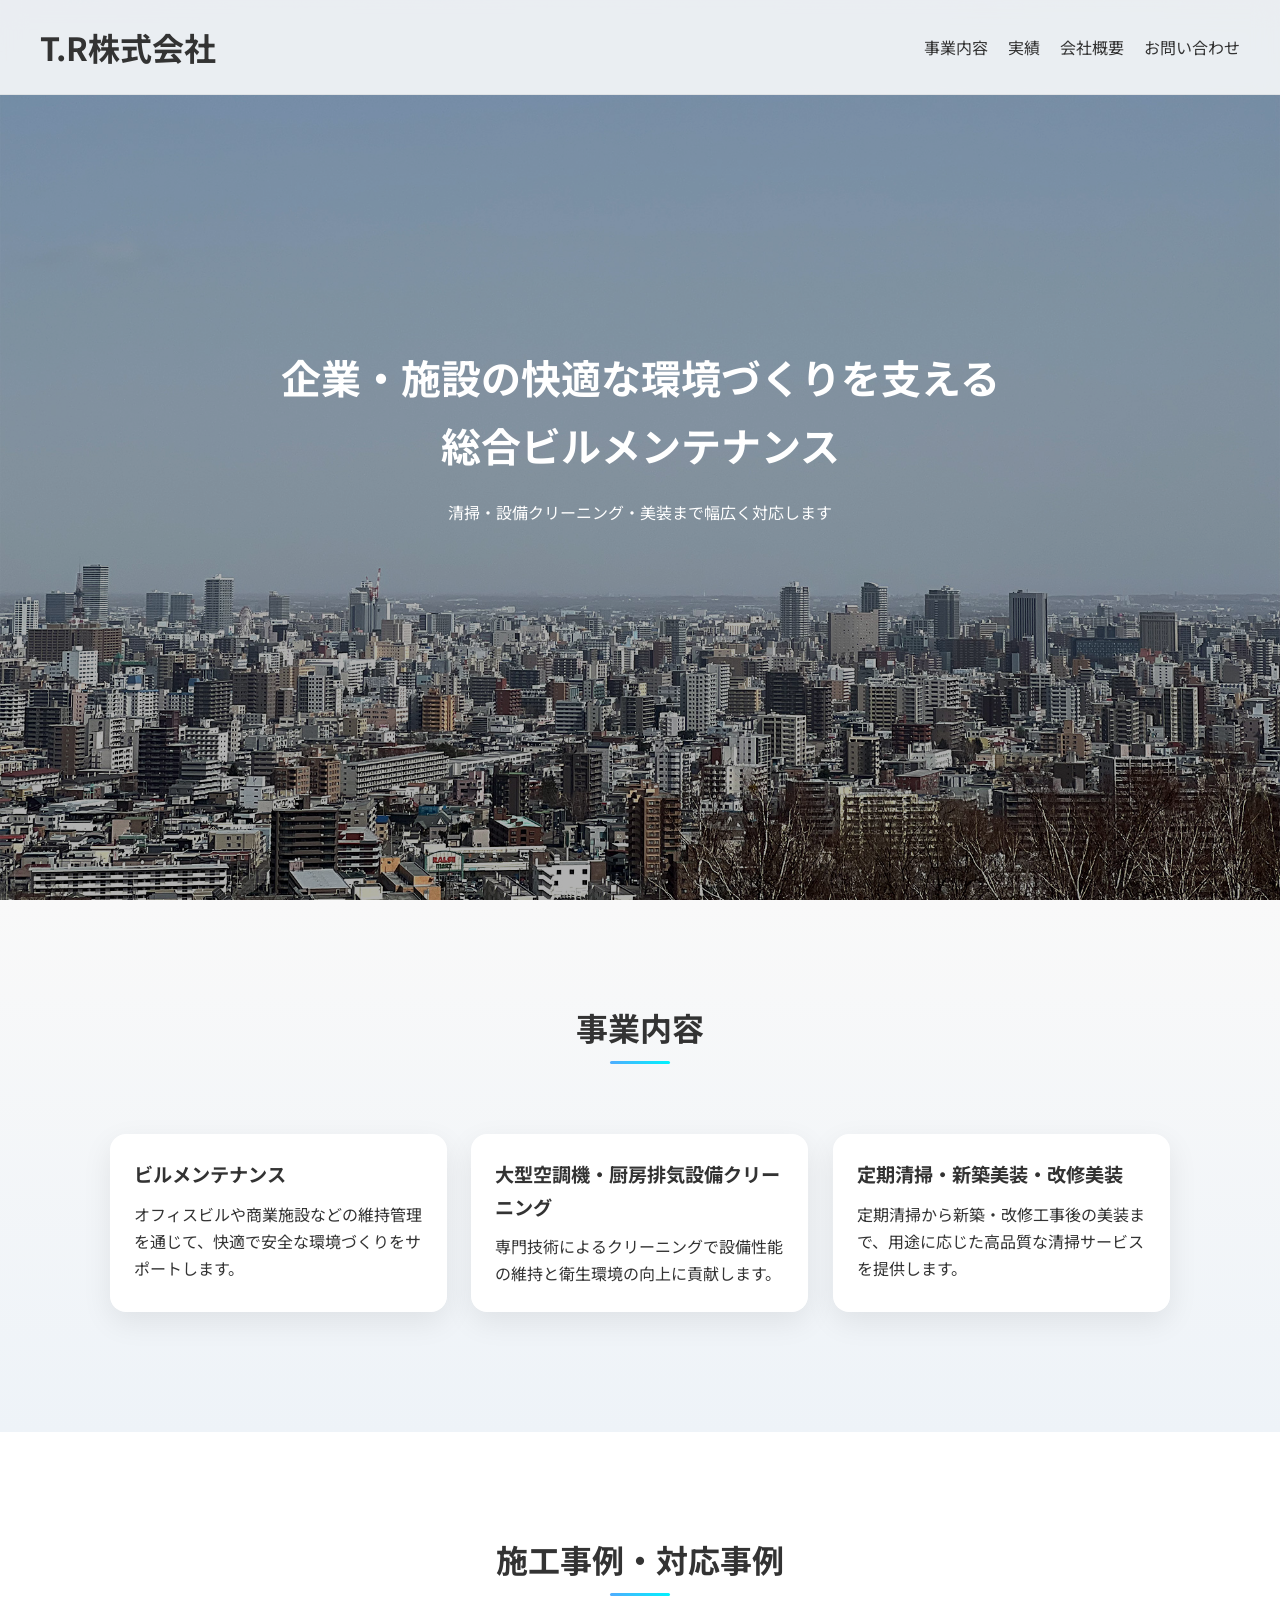
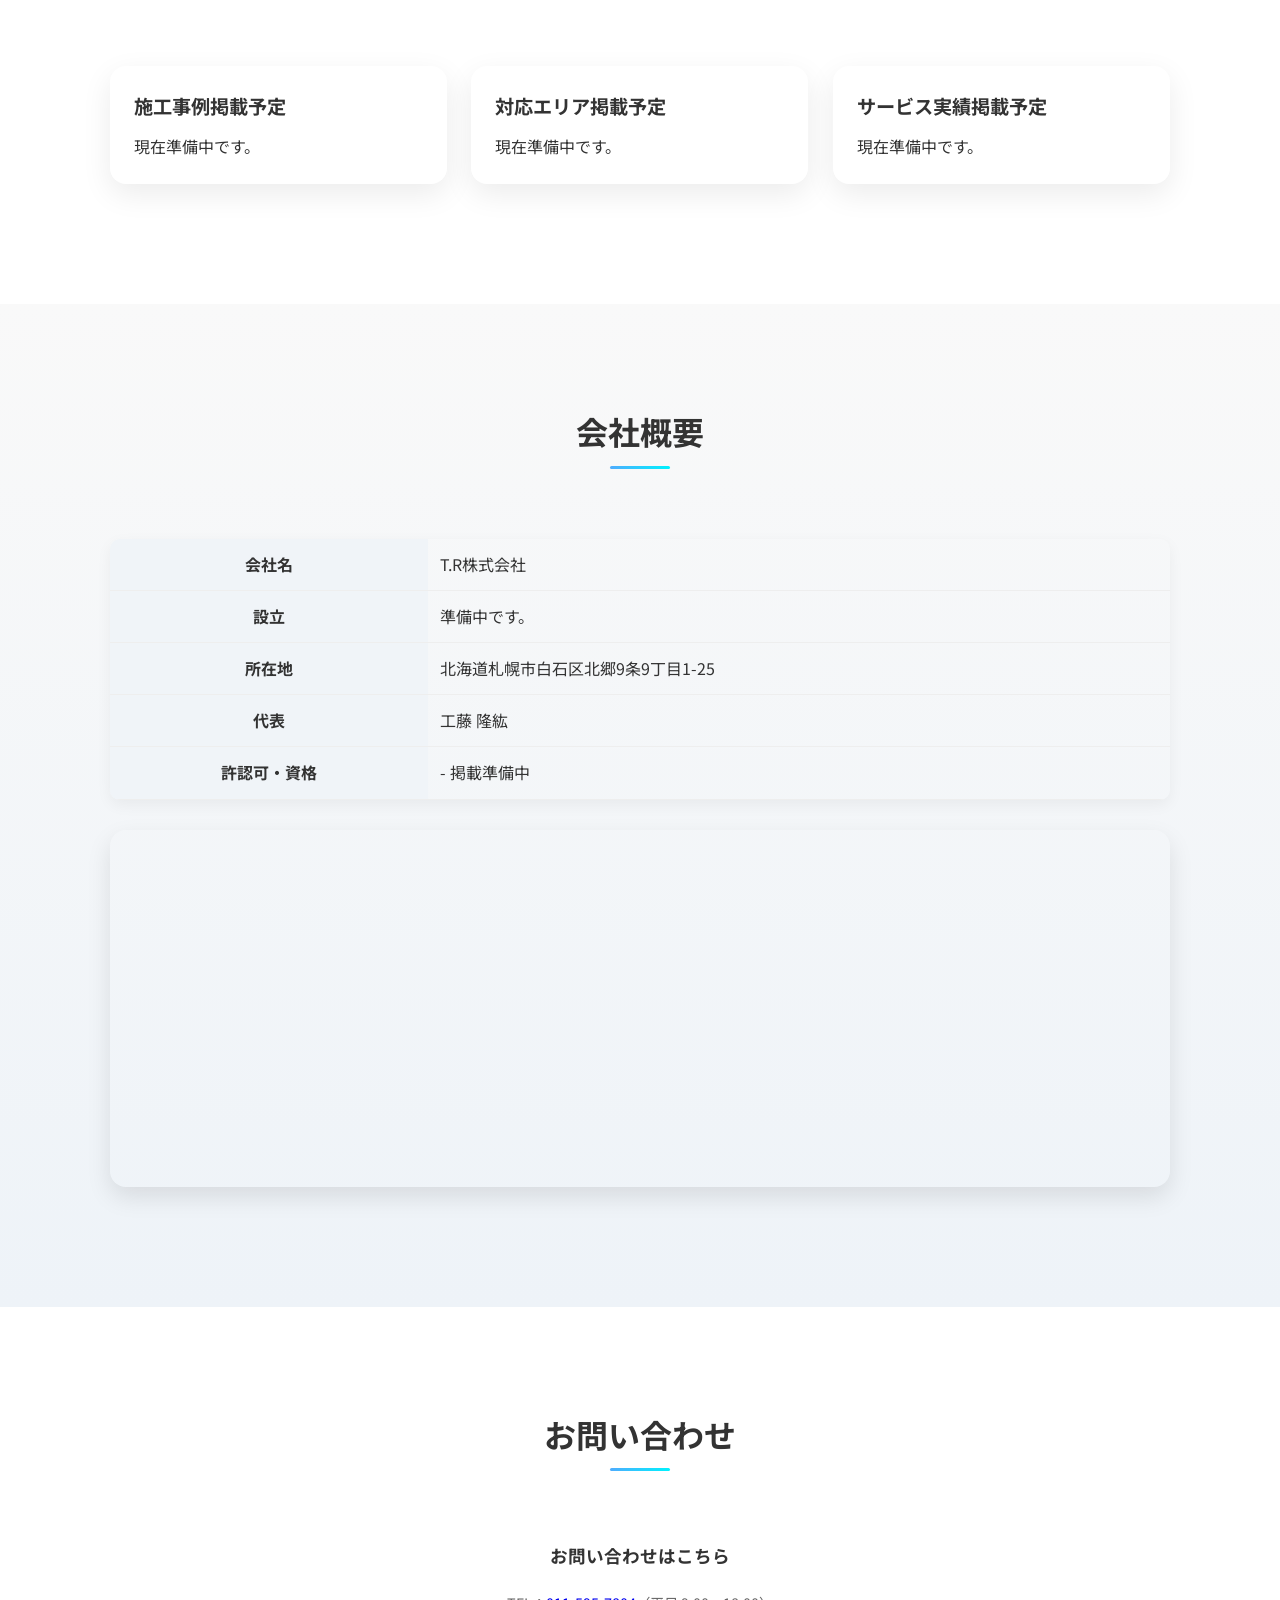
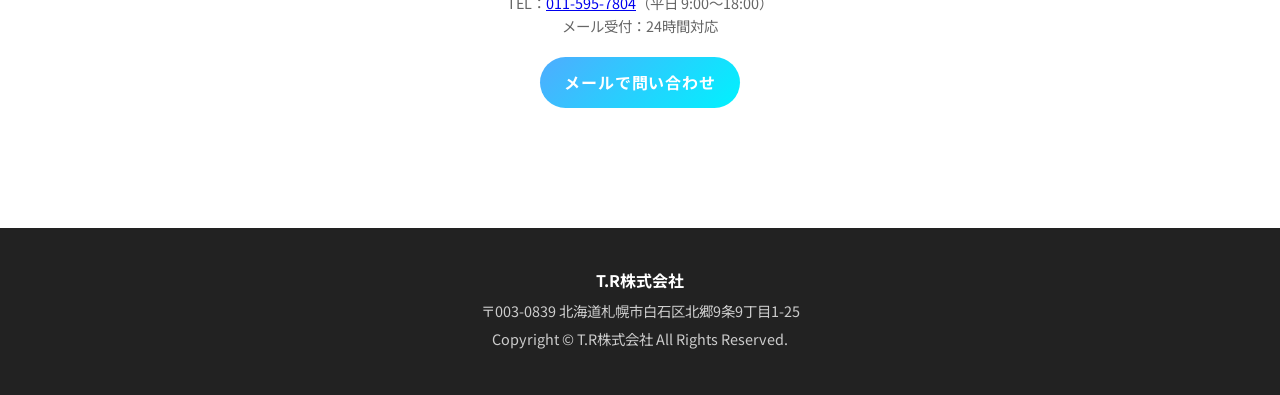
==== commit 6c87e391: "upd:情報追加" ====
--- a/index.html
+++ b/index.html
@@ -4,7 +4,7 @@
 <head>
 	<meta charset="UTF-8">
 	<meta name="viewport" content="width=device-width, initial-scale=1.0">
-	<title>Company</title>
+	<title>T.R株式会社 | 総合ビルメンテナンス</title>
 	<link href="https://fonts.googleapis.com/css2?family=Noto+Sans+JP:wght@400;700&display=swap" rel="stylesheet">
 	<link rel="stylesheet" href="assets/css/styles.css?v=2">
 </head>
@@ -54,9 +54,9 @@
 		</div>
 	</section>
 
-	<!-- 実績セクション -->
+	<!-- 施工事例セクション -->
 	<section id="works" class="section">
-		<h2 class="section-title">施工実績</h2>
+		<h2 class="section-title">施工事例・対応事例</h2>
 		<div class="container grid">
 			<div class="card fade">
 				<h3>施工事例掲載予定</h3>
@@ -97,7 +97,7 @@
 				<tr>
 					<th>許認可・資格</th>
 					<td>
-						- <br>
+						- 掲載準備中<br>
 					</td>
 				</tr>
 			</table>
@@ -126,7 +126,7 @@
 				<p>メール受付：24時間対応</p>
 			</div>
 
-			<a href="mailto:info@example.com" class="btn">メールで問い合わせ</a>
+			<a href="#" class="btn">メールで問い合わせ</a>
 		</div>
 	</section>
 
